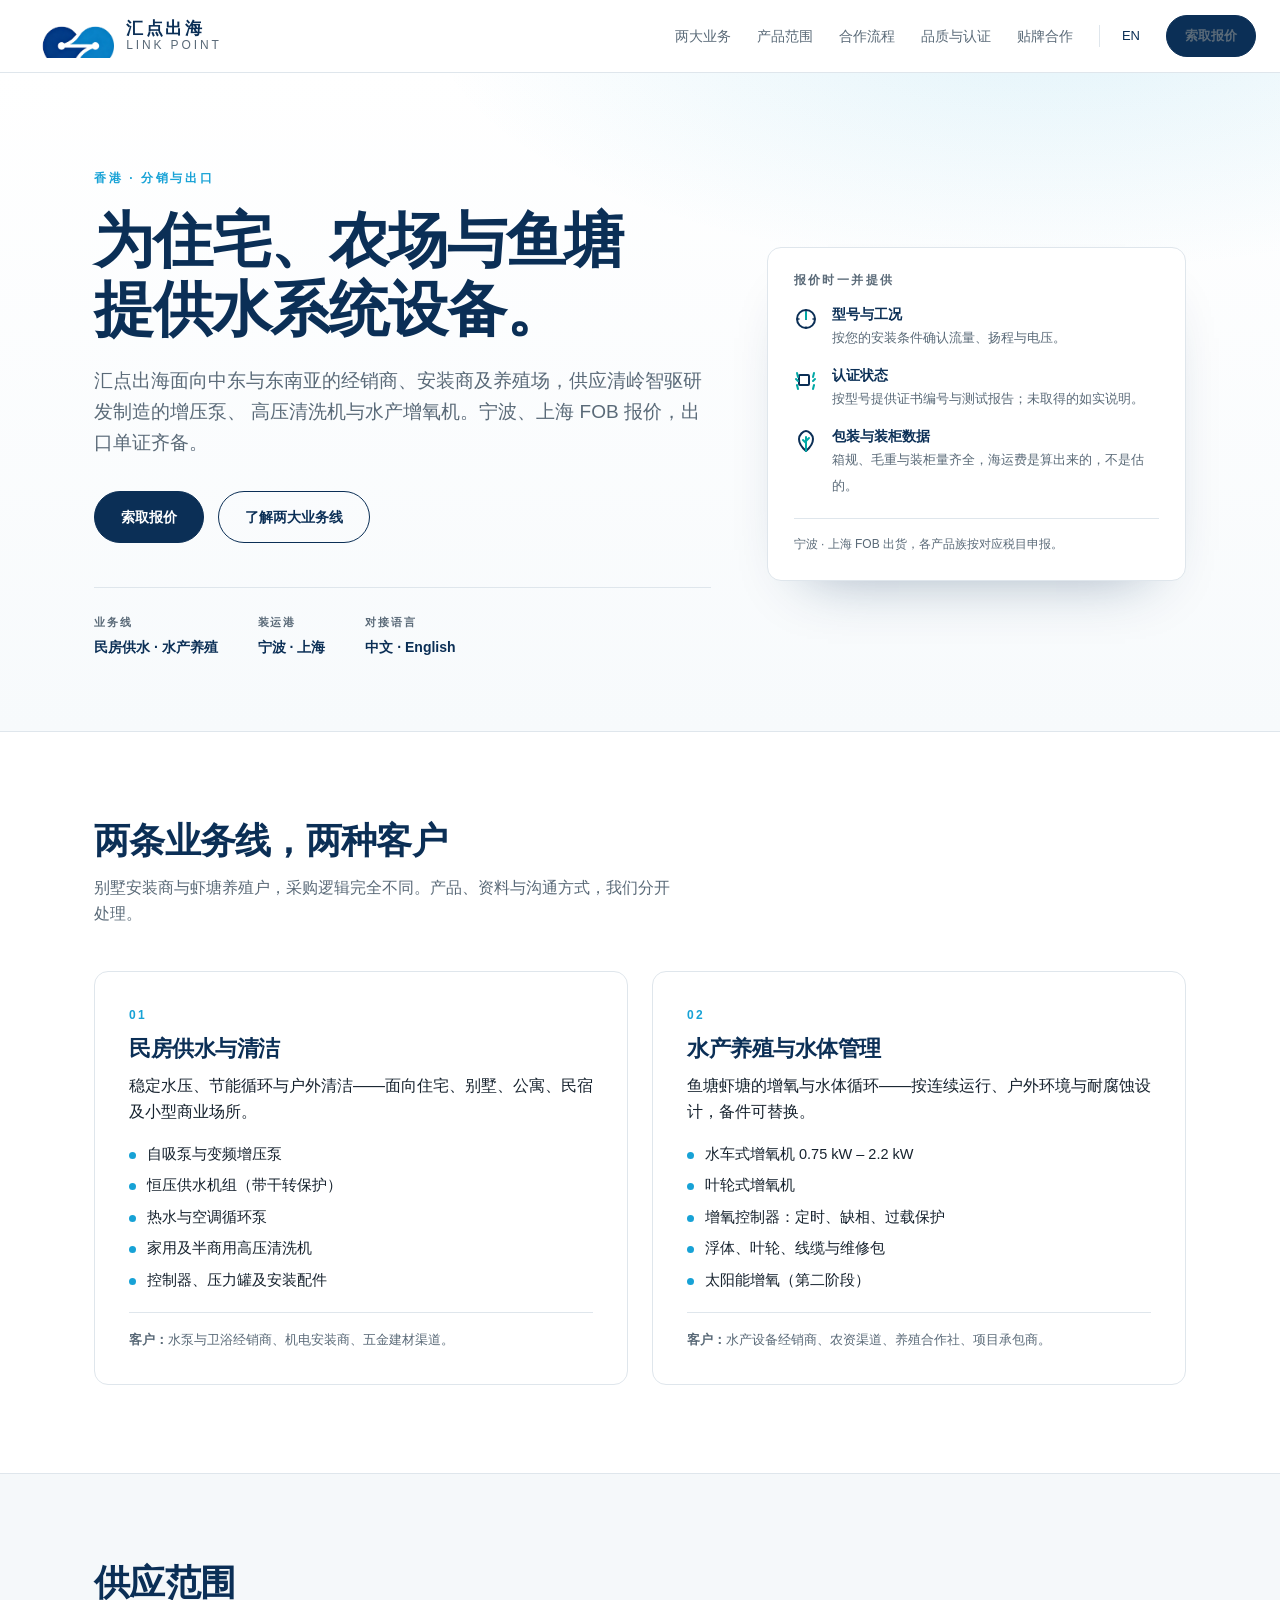
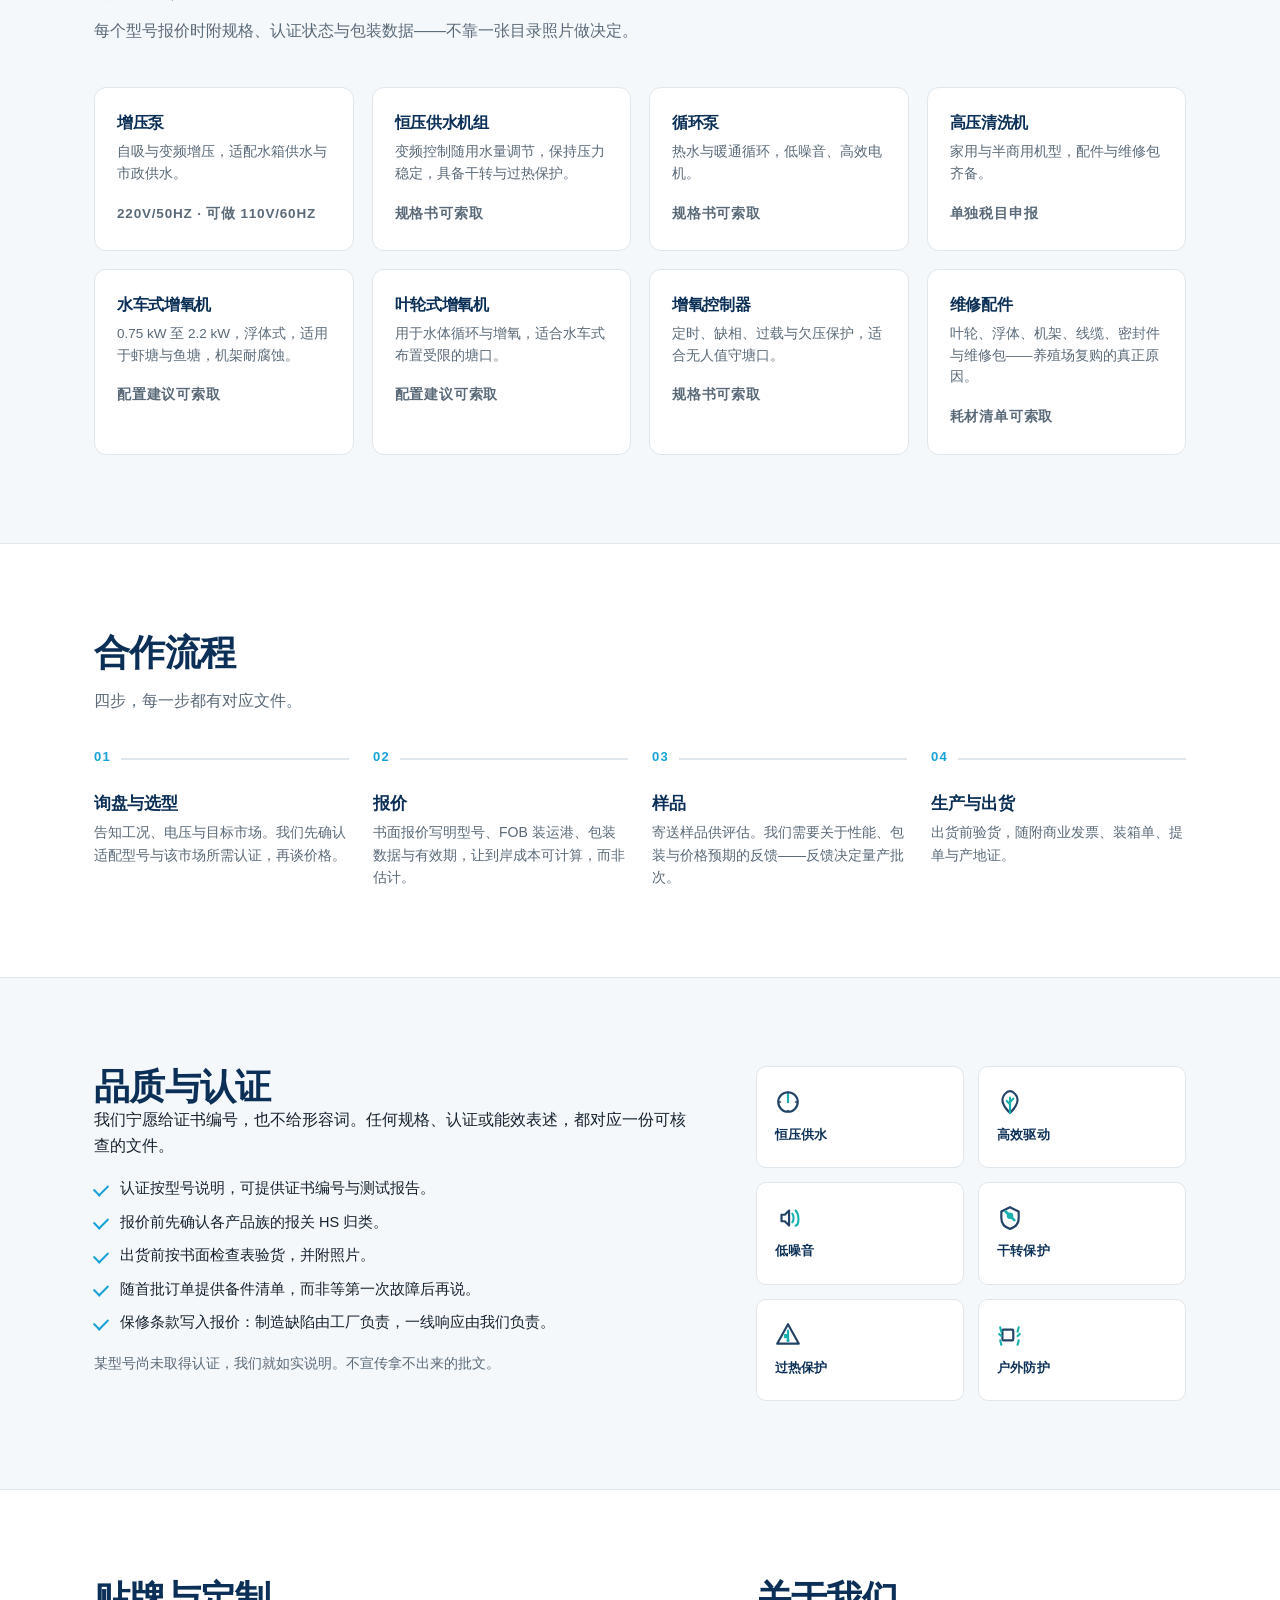
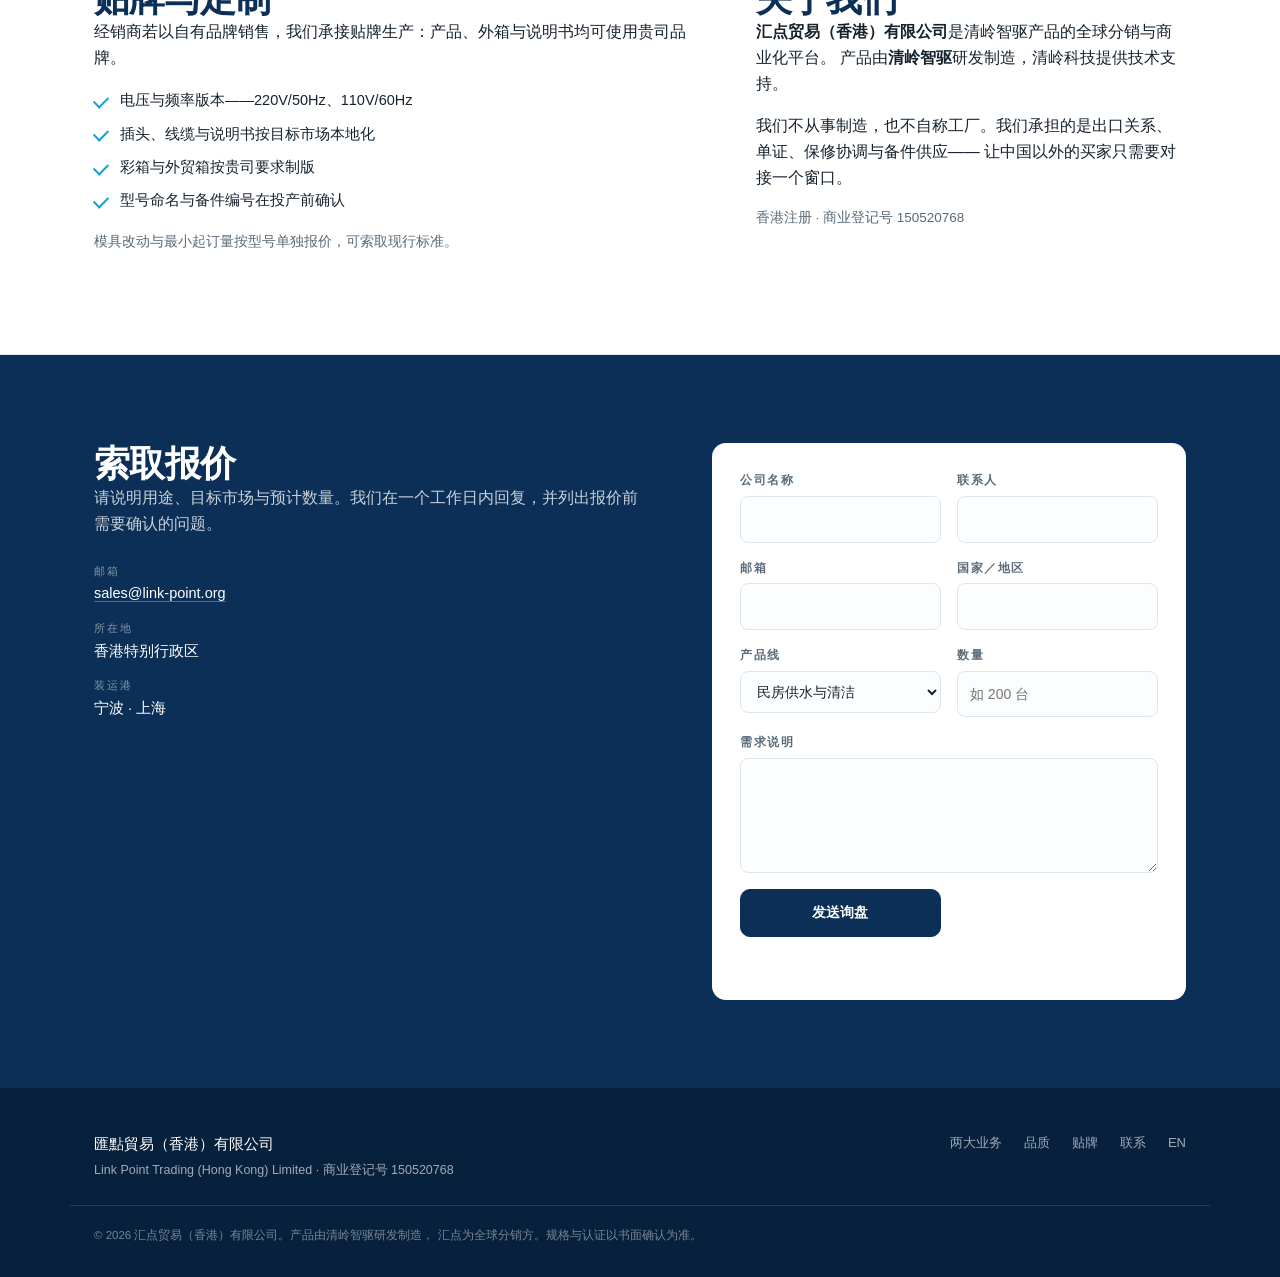
==== zh.html @ 07cdc67f "Link Point B2B site: English and Chinese, no build step" ====
<!DOCTYPE html>
<html lang="zh-CN">
<head>
<meta charset="utf-8">
<meta name="viewport" content="width=device-width, initial-scale=1">
<title>汇点出海 — 民房供水与水产养殖设备</title>
<meta name="description" content="汇点贸易（香港）有限公司：清岭智驱水泵、清洗机、水产增氧机的全球分销平台，面向中东与东南亚经销商、安装商及养殖场供货。">
<link rel="icon" href="assets/favicon.png">
<link rel="stylesheet" href="assets/style.css">
</head>
<body>

<header class="site-head">
  <a class="brand" href="#top">
    <img src="assets/mark.png" alt="" class="brand-mark">
    <span class="brand-text"><strong>汇点出海</strong><em>LINK POINT</em></span>
  </a>
  <nav class="nav" id="nav">
    <a href="#pillars">两大业务</a>
    <a href="#range">产品范围</a>
    <a href="#process">合作流程</a>
    <a href="#quality">品质与认证</a>
    <a href="#oem">贴牌合作</a>
    <a href="index.html" class="lang">EN</a>
    <a href="#contact" class="btn btn-sm">索取报价</a>
  </nav>
  <button class="burger" id="burger" aria-label="菜单" aria-expanded="false"><span></span><span></span><span></span></button>
</header>

<main id="top">

  <section class="hero">
    <div class="wrap">
      <div class="hero-copy">
      <p class="eyebrow">香港 · 分销与出口</p>
      <h1>为住宅、农场与鱼塘提供水系统设备。</h1>
      <p class="lede">汇点出海面向中东与东南亚的经销商、安装商及养殖场，供应清岭智驱研发制造的增压泵、
        高压清洗机与水产增氧机。宁波、上海 FOB 报价，出口单证齐备。</p>
      <div class="cta-row">
        <a href="#contact" class="btn">索取报价</a>
        <a href="#pillars" class="btn btn-ghost">了解两大业务线</a>
      </div>
      <ul class="hero-facts">
        <li><span>业务线</span>民房供水 · 水产养殖</li>
        <li><span>装运港</span>宁波 · 上海</li>
        <li><span>对接语言</span>中文 · English</li>
      </ul>
      </div>

      <aside class="hero-panel">
        <h2>报价时一并提供</h2>
        <ul>
          <li><img src="assets/icons/B1_ConstantPressure.svg" alt="">
            <div><strong>型号与工况</strong>
            <span>按您的安装条件确认流量、扬程与电压。</span></div></li>
          <li><img src="assets/icons/A5_IPRating.svg" alt="">
            <div><strong>认证状态</strong>
            <span>按型号提供证书编号与测试报告；未取得的如实说明。</span></div></li>
          <li><img src="assets/icons/B3_EnergyEfficient.svg" alt="">
            <div><strong>包装与装柜数据</strong>
            <span>箱规、毛重与装柜量齐全，海运费是算出来的，不是估的。</span></div></li>
        </ul>
        <p class="panel-foot">宁波 · 上海 FOB 出货，各产品族按对应税目申报。</p>
      </aside>
    </div>
  </section>

  <section id="pillars" class="section">
    <div class="wrap">
      <h2 class="section-title">两条业务线，两种客户</h2>
      <p class="section-sub">别墅安装商与虾塘养殖户，采购逻辑完全不同。产品、资料与沟通方式，我们分开处理。</p>

      <div class="pillars">
        <article class="pillar">
          <p class="pillar-no">01</p>
          <h3>民房供水与清洁</h3>
          <p>稳定水压、节能循环与户外清洁——面向住宅、别墅、公寓、民宿及小型商业场所。</p>
          <ul>
            <li>自吸泵与变频增压泵</li>
            <li>恒压供水机组（带干转保护）</li>
            <li>热水与空调循环泵</li>
            <li>家用及半商用高压清洗机</li>
            <li>控制器、压力罐及安装配件</li>
          </ul>
          <p class="pillar-buyers"><strong>客户：</strong>水泵与卫浴经销商、机电安装商、五金建材渠道。</p>
        </article>

        <article class="pillar">
          <p class="pillar-no">02</p>
          <h3>水产养殖与水体管理</h3>
          <p>鱼塘虾塘的增氧与水体循环——按连续运行、户外环境与耐腐蚀设计，备件可替换。</p>
          <ul>
            <li>水车式增氧机 0.75 kW – 2.2 kW</li>
            <li>叶轮式增氧机</li>
            <li>增氧控制器：定时、缺相、过载保护</li>
            <li>浮体、叶轮、线缆与维修包</li>
            <li>太阳能增氧（第二阶段）</li>
          </ul>
          <p class="pillar-buyers"><strong>客户：</strong>水产设备经销商、农资渠道、养殖合作社、项目承包商。</p>
        </article>
      </div>
    </div>
  </section>

  <section id="range" class="section section-alt">
    <div class="wrap">
      <h2 class="section-title">供应范围</h2>
      <p class="section-sub">每个型号报价时附规格、认证状态与包装数据——不靠一张目录照片做决定。</p>

      <div class="range-grid">
        <article class="range-card">
          <h3>增压泵</h3>
          <p>自吸与变频增压，适配水箱供水与市政供水。</p>
          <p class="range-meta">220V/50Hz · 可做 110V/60Hz</p>
        </article>
        <article class="range-card">
          <h3>恒压供水机组</h3>
          <p>变频控制随用水量调节，保持压力稳定，具备干转与过热保护。</p>
          <p class="range-meta">规格书可索取</p>
        </article>
        <article class="range-card">
          <h3>循环泵</h3>
          <p>热水与暖通循环，低噪音、高效电机。</p>
          <p class="range-meta">规格书可索取</p>
        </article>
        <article class="range-card">
          <h3>高压清洗机</h3>
          <p>家用与半商用机型，配件与维修包齐备。</p>
          <p class="range-meta">单独税目申报</p>
        </article>
        <article class="range-card">
          <h3>水车式增氧机</h3>
          <p>0.75 kW 至 2.2 kW，浮体式，适用于虾塘与鱼塘，机架耐腐蚀。</p>
          <p class="range-meta">配置建议可索取</p>
        </article>
        <article class="range-card">
          <h3>叶轮式增氧机</h3>
          <p>用于水体循环与增氧，适合水车式布置受限的塘口。</p>
          <p class="range-meta">配置建议可索取</p>
        </article>
        <article class="range-card">
          <h3>增氧控制器</h3>
          <p>定时、缺相、过载与欠压保护，适合无人值守塘口。</p>
          <p class="range-meta">规格书可索取</p>
        </article>
        <article class="range-card">
          <h3>维修配件</h3>
          <p>叶轮、浮体、机架、线缆、密封件与维修包——养殖场复购的真正原因。</p>
          <p class="range-meta">耗材清单可索取</p>
        </article>
      </div>
    </div>
  </section>

  <section id="process" class="section">
    <div class="wrap">
      <h2 class="section-title">合作流程</h2>
      <p class="section-sub">四步，每一步都有对应文件。</p>
      <ol class="steps">
        <li>
          <h3>询盘与选型</h3>
          <p>告知工况、电压与目标市场。我们先确认适配型号与该市场所需认证，再谈价格。</p>
        </li>
        <li>
          <h3>报价</h3>
          <p>书面报价写明型号、FOB 装运港、包装数据与有效期，让到岸成本可计算，而非估计。</p>
        </li>
        <li>
          <h3>样品</h3>
          <p>寄送样品供评估。我们需要关于性能、包装与价格预期的反馈——反馈决定量产批次。</p>
        </li>
        <li>
          <h3>生产与出货</h3>
          <p>出货前验货，随附商业发票、装箱单、提单与产地证。</p>
        </li>
      </ol>
    </div>
  </section>

  <section id="quality" class="section section-alt">
    <div class="wrap two-col">
      <div>
        <h2 class="section-title">品质与认证</h2>
        <p>我们宁愿给证书编号，也不给形容词。任何规格、认证或能效表述，都对应一份可核查的文件。</p>
        <ul class="ticks">
          <li>认证按型号说明，可提供证书编号与测试报告。</li>
          <li>报价前先确认各产品族的报关 HS 归类。</li>
          <li>出货前按书面检查表验货，并附照片。</li>
          <li>随首批订单提供备件清单，而非等第一次故障后再说。</li>
          <li>保修条款写入报价：制造缺陷由工厂负责，一线响应由我们负责。</li>
        </ul>
        <p class="note">某型号尚未取得认证，我们就如实说明。不宣传拿不出来的批文。</p>
      </div>
      <div class="icon-panel">
        <div class="icon-item"><img src="assets/icons/B1_ConstantPressure.svg" alt=""><span>恒压供水</span></div>
        <div class="icon-item"><img src="assets/icons/B3_EnergyEfficient.svg" alt=""><span>高效驱动</span></div>
        <div class="icon-item"><img src="assets/icons/B2_LowNoise.svg" alt=""><span>低噪音</span></div>
        <div class="icon-item"><img src="assets/icons/A1_DryRunProtection.svg" alt=""><span>干转保护</span></div>
        <div class="icon-item"><img src="assets/icons/A2_OverheatProtection.svg" alt=""><span>过热保护</span></div>
        <div class="icon-item"><img src="assets/icons/A5_IPRating.svg" alt=""><span>户外防护</span></div>
      </div>
    </div>
  </section>

  <section id="oem" class="section">
    <div class="wrap two-col">
      <div>
        <h2 class="section-title">贴牌与定制</h2>
        <p>经销商若以自有品牌销售，我们承接贴牌生产：产品、外箱与说明书均可使用贵司品牌。</p>
        <ul class="ticks">
          <li>电压与频率版本——220V/50Hz、110V/60Hz</li>
          <li>插头、线缆与说明书按目标市场本地化</li>
          <li>彩箱与外贸箱按贵司要求制版</li>
          <li>型号命名与备件编号在投产前确认</li>
        </ul>
        <p class="note">模具改动与最小起订量按型号单独报价，可索取现行标准。</p>
      </div>
      <div>
        <h2 class="section-title">关于我们</h2>
        <p><strong>汇点贸易（香港）有限公司</strong>是清岭智驱产品的全球分销与商业化平台。
          产品由<strong>清岭智驱</strong>研发制造，清岭科技提供技术支持。</p>
        <p>我们不从事制造，也不自称工厂。我们承担的是出口关系、单证、保修协调与备件供应——
          让中国以外的买家只需要对接一个窗口。</p>
        <p class="note">香港注册 · 商业登记号 150520768</p>
      </div>
    </div>
  </section>

  <section id="contact" class="section section-dark">
    <div class="wrap two-col">
      <div>
        <h2 class="section-title">索取报价</h2>
        <p>请说明用途、目标市场与预计数量。我们在一个工作日内回复，并列出报价前需要确认的问题。</p>
        <ul class="contact-list">
          <li><span>邮箱</span><a href="mailto:sales@link-point.org">sales@link-point.org</a></li>
          <li><span>所在地</span>香港特别行政区</li>
          <li><span>装运港</span>宁波 · 上海</li>
        </ul>
      </div>

      <form class="rfq" id="rfq" novalidate>
        <div class="field"><label for="f-company">公司名称</label><input id="f-company" name="company" required></div>
        <div class="field"><label for="f-name">联系人</label><input id="f-name" name="name" required></div>
        <div class="field"><label for="f-email">邮箱</label><input id="f-email" name="email" type="email" required></div>
        <div class="field"><label for="f-country">国家／地区</label><input id="f-country" name="country" required></div>
        <div class="field">
          <label for="f-line">产品线</label>
          <select id="f-line" name="line">
            <option>民房供水与清洁</option>
            <option>水产养殖与水体管理</option>
            <option>两者皆需</option>
            <option>贴牌／定制</option>
          </select>
        </div>
        <div class="field"><label for="f-qty">数量</label><input id="f-qty" name="qty" placeholder="如 200 台"></div>
        <div class="field field-wide"><label for="f-msg">需求说明</label><textarea id="f-msg" name="message" rows="4" required></textarea></div>
        <button class="btn btn-wide" type="submit">发送询盘</button>
        <p class="form-note" id="form-note">将打开您的邮件客户端，内容已自动填好。</p>
      </form>
    </div>
  </section>

</main>

<footer class="site-foot">
  <div class="wrap foot-inner">
    <div>
      <p class="foot-name">匯點貿易（香港）有限公司</p>
      <p class="foot-legal">Link Point Trading (Hong Kong) Limited · 商业登记号 150520768</p>
    </div>
    <div class="foot-links">
      <a href="#pillars">两大业务</a>
      <a href="#quality">品质</a>
      <a href="#oem">贴牌</a>
      <a href="#contact">联系</a>
      <a href="index.html">EN</a>
    </div>
  </div>
  <div class="wrap">
    <p class="foot-fine">© <span id="year"></span> 汇点贸易（香港）有限公司。产品由清岭智驱研发制造，
      汇点为全球分销方。规格与认证以书面确认为准。</p>
  </div>
</footer>

<script src="assets/main.js"></script>
</body>
</html>
---- assets/style.css ----
:root{
  --navy:#0B2F56;
  --navy-deep:#07213D;
  --cyan:#17A2D6;
  --ink:#16222E;
  --muted:#5A6A78;
  --line:#DFE6EC;
  --paper:#FFFFFF;
  --alt:#F5F8FA;
  --radius:14px;
  --max:1140px;
}
*{box-sizing:border-box}
html{scroll-behavior:smooth}
body{
  margin:0;
  font-family:-apple-system,BlinkMacSystemFont,"Segoe UI","Helvetica Neue","PingFang HK",
    "Hiragino Sans GB","Microsoft YaHei",sans-serif;
  color:var(--ink);
  background:var(--paper);
  line-height:1.62;
  -webkit-font-smoothing:antialiased;
}
img{max-width:100%;display:block}
a{color:inherit;text-decoration:none}
h1,h2,h3{line-height:1.15;margin:0;letter-spacing:-.02em}
p{margin:0 0 1em}
ul,ol{margin:0;padding:0;list-style:none}
.wrap{max-width:var(--max);margin:0 auto;padding:0 24px}

/* ---------- header ---------- */
.site-head{
  position:sticky;top:0;z-index:50;
  display:flex;align-items:center;justify-content:space-between;
  gap:24px;padding:14px 24px;
  background:rgba(255,255,255,.92);
  backdrop-filter:saturate(140%) blur(10px);
  border-bottom:1px solid var(--line);
}
.brand{display:flex;align-items:center;gap:12px}
.brand-mark{height:44px;width:auto;image-rendering:-webkit-optimize-contrast}
.brand-text{display:flex;flex-direction:column;line-height:1.15}
.brand-text strong{font-size:17px;letter-spacing:.15em;color:var(--navy)}
.brand-text em{font-style:normal;font-size:12px;color:var(--muted);letter-spacing:.24em}
.nav{display:flex;align-items:center;gap:26px;font-size:14px}
.nav a{color:var(--muted);transition:color .15s}
.nav a:hover{color:var(--navy)}
.nav .lang{font-size:13px;color:var(--navy);border-left:1px solid var(--line);padding-left:22px}
.burger{display:none;background:none;border:0;padding:8px;cursor:pointer}
.burger span{display:block;width:22px;height:2px;background:var(--navy);margin:4px 0;transition:.2s}

/* ---------- buttons ---------- */
.btn{
  display:inline-block;background:var(--navy);color:#fff;
  padding:14px 26px;border-radius:999px;font-size:14px;font-weight:600;
  border:1px solid var(--navy);transition:transform .15s,background .15s;
}
.btn:hover{background:var(--navy-deep);transform:translateY(-1px)}
.btn-sm{padding:9px 18px;font-size:13px}
.btn-ghost{background:transparent;color:var(--navy)}
.btn-ghost:hover{background:rgba(11,47,86,.06)}
.btn-wide{width:100%;border-radius:10px}

/* ---------- hero ---------- */
.hero{
  padding:96px 0 72px;
  background:
    radial-gradient(900px 380px at 82% -10%,rgba(23,162,214,.13),transparent 70%),
    linear-gradient(180deg,#fff 0%,#F7FAFC 100%);
  border-bottom:1px solid var(--line);
}
.eyebrow{
  font-size:12px;letter-spacing:.22em;text-transform:uppercase;
  color:var(--cyan);font-weight:700;margin-bottom:18px;
}
.hero h1{font-size:clamp(34px,5.2vw,60px);max-width:19ch;color:var(--navy);text-wrap:balance}
.lede{font-size:clamp(16px,1.6vw,19px);color:var(--muted);max-width:62ch;margin-top:22px}
.cta-row{display:flex;gap:14px;flex-wrap:wrap;margin:32px 0 44px}
.hero-facts{display:flex;gap:40px;flex-wrap:wrap;border-top:1px solid var(--line);padding-top:26px}
.hero-facts li{font-size:14px;font-weight:600;color:var(--navy)}
.hero-facts span{display:block;font-size:11px;letter-spacing:.16em;text-transform:uppercase;
  color:var(--muted);font-weight:600;margin-bottom:4px}

/* ---------- sections ---------- */
.section{padding:88px 0;border-bottom:1px solid var(--line)}
.section-alt{background:var(--alt)}
.section-title{font-size:clamp(24px,3vw,36px);color:var(--navy);max-width:24ch}
.section-sub{color:var(--muted);max-width:66ch;margin-top:14px;font-size:16px}
.section-dark{background:var(--navy);color:#fff;border-bottom:0}
.section-dark .section-title{color:#fff}
.section-dark p{color:rgba(255,255,255,.78)}
.note{font-size:13.5px;color:var(--muted)}

/* ---------- pillars ---------- */
.pillars{display:grid;grid-template-columns:1fr 1fr;gap:24px;margin-top:44px}
.pillar{
  background:#fff;border:1px solid var(--line);border-radius:var(--radius);
  padding:34px;transition:box-shadow .2s,transform .2s;
}
.pillar:hover{box-shadow:0 18px 40px -24px rgba(11,47,86,.35);transform:translateY(-2px)}
.pillar-no{font-size:12px;letter-spacing:.2em;color:var(--cyan);font-weight:700;margin-bottom:10px}
.pillar h3{font-size:22px;color:var(--navy);margin-bottom:12px}
.pillar ul{margin:18px 0 20px;display:grid;gap:8px}
.pillar li{font-size:14.5px;color:var(--ink);padding-left:18px;position:relative}
.pillar li::before{content:"";position:absolute;left:0;top:.62em;width:7px;height:7px;
  border-radius:50%;background:var(--cyan)}
.pillar-buyers{font-size:13px;color:var(--muted);margin:0;border-top:1px solid var(--line);padding-top:16px}

/* ---------- range ---------- */
.range-grid{display:grid;grid-template-columns:repeat(4,1fr);gap:18px;margin-top:44px}
.range-card{
  background:#fff;border:1px solid var(--line);border-radius:12px;padding:26px 22px;
  display:flex;flex-direction:column;gap:8px;
}
.range-card h3{font-size:16px;color:var(--navy)}
.range-card p{font-size:13.5px;color:var(--muted);margin:0}
.range-meta{font-size:11.5px;letter-spacing:.06em;text-transform:uppercase;color:var(--cyan);
  font-weight:700;margin-top:auto;padding-top:10px}

/* ---------- steps ---------- */
.steps{counter-reset:s;display:grid;grid-template-columns:repeat(4,1fr);gap:24px;margin-top:44px}
.steps li{counter-increment:s;position:relative;padding-top:34px;border-top:2px solid var(--line)}
.steps li::before{
  content:"0" counter(s);position:absolute;top:-14px;left:0;background:#fff;
  padding-right:10px;font-size:13px;font-weight:700;color:var(--cyan);letter-spacing:.1em;
}
.steps h3{font-size:17px;color:var(--navy);margin-bottom:8px}
.steps p{font-size:14px;color:var(--muted);margin:0}

/* ---------- two column ---------- */
.two-col{display:grid;grid-template-columns:1.25fr .9fr;gap:64px;align-items:start}
.ticks{margin:18px 0}
.ticks li{font-size:14.5px;padding-left:26px;position:relative;margin-bottom:10px;color:var(--ink)}
.ticks li::before{content:"";position:absolute;left:0;top:.45em;width:12px;height:7px;
  border-left:2px solid var(--cyan);border-bottom:2px solid var(--cyan);transform:rotate(-45deg)}
.icon-panel{display:grid;grid-template-columns:1fr 1fr;gap:14px}
.icon-item{
  background:#fff;border:1px solid var(--line);border-radius:10px;padding:22px 18px;
  display:flex;flex-direction:column;gap:10px;align-items:flex-start;
}
.icon-item img{width:26px;height:26px;opacity:.9}
.icon-item span{font-size:12.5px;font-weight:600;color:var(--navy);letter-spacing:.02em}
.section-dark .icon-item{background:rgba(255,255,255,.05);border-color:rgba(255,255,255,.12)}

/* ---------- contact ---------- */
.contact-list{margin-top:26px;display:grid;gap:14px}
.contact-list li{font-size:14.5px}
.contact-list span{display:block;font-size:11px;letter-spacing:.18em;text-transform:uppercase;
  color:rgba(255,255,255,.5);margin-bottom:2px}
.contact-list a{color:#fff;border-bottom:1px solid rgba(255,255,255,.3)}
.rfq{display:grid;grid-template-columns:1fr 1fr;gap:16px;background:#fff;padding:28px;border-radius:var(--radius)}
.field{display:flex;flex-direction:column;gap:6px}
.field-wide{grid-column:1/-1}
.rfq label{font-size:11.5px;letter-spacing:.14em;text-transform:uppercase;color:var(--muted);font-weight:700}
.rfq input,.rfq select,.rfq textarea{
  font:inherit;font-size:14px;padding:11px 12px;border:1px solid var(--line);border-radius:8px;
  background:#FBFDFE;color:var(--ink);
}
.rfq input:focus,.rfq select:focus,.rfq textarea:focus{
  outline:2px solid rgba(23,162,214,.35);border-color:var(--cyan);
}
.rfq textarea{resize:vertical}
.form-note{grid-column:1/-1;font-size:12px;color:var(--muted);margin:0}
.form-note.ok{color:#1F6B33;font-weight:600}

/* ---------- footer ---------- */
.site-foot{background:var(--navy-deep);color:rgba(255,255,255,.62);padding:44px 0 32px;font-size:13px}
.foot-inner{display:flex;justify-content:space-between;gap:24px;flex-wrap:wrap;
  border-bottom:1px solid rgba(255,255,255,.12);padding-bottom:24px;margin-bottom:20px}
.foot-name{color:#fff;font-size:15px;margin:0 0 4px}
.foot-legal{margin:0;font-size:12.5px}
.foot-links{display:flex;gap:22px;flex-wrap:wrap}
.foot-links a:hover{color:#fff}
.foot-fine{font-size:11.5px;line-height:1.7;margin:0;color:rgba(255,255,255,.45)}

/* ---------- hero panel ---------- */
.hero .wrap{display:grid;grid-template-columns:minmax(0,1.25fr) minmax(300px,.85fr);
  gap:56px;align-items:center}
.hero-copy{min-width:0}
.hero-panel{
  background:#fff;border:1px solid var(--line);border-radius:var(--radius);
  box-shadow:0 30px 60px -40px rgba(11,47,86,.45);padding:26px;
}
.hero-panel h2{font-size:12px;letter-spacing:.2em;text-transform:uppercase;color:var(--muted);
  font-weight:700;margin-bottom:18px}
.hero-panel ul{display:grid;gap:16px}
.hero-panel li{display:flex;gap:14px;align-items:flex-start}
.hero-panel img{width:24px;height:24px;flex:0 0 24px;margin-top:2px}
.hero-panel strong{display:block;font-size:14px;color:var(--navy);line-height:1.35}
.hero-panel span{font-size:12.5px;color:var(--muted)}
.hero-panel .panel-foot{margin:20px 0 0;padding-top:16px;border-top:1px solid var(--line);
  font-size:12px;color:var(--muted)}

/* ---------- responsive ---------- */
@media (max-width:960px){
  .hero .wrap{grid-template-columns:1fr;gap:36px}
  .hero-panel{order:2}
  .range-grid{grid-template-columns:1fr 1fr}
  .steps{grid-template-columns:1fr 1fr}
  .two-col{grid-template-columns:1fr;gap:40px}
}
@media (max-width:720px){
  .nav{
    position:absolute;top:100%;left:0;right:0;background:#fff;border-bottom:1px solid var(--line);
    flex-direction:column;align-items:flex-start;gap:0;padding:8px 24px 20px;
    display:none;
  }
  .nav.open{display:flex}
  .nav a{padding:12px 0;width:100%;font-size:15px;border-bottom:1px solid var(--line)}
  .nav .lang{border-left:0;padding-left:0}
  .nav .btn{margin-top:12px;width:100%;text-align:center}
  .burger{display:block}
  .hero{padding:64px 0 52px}
  .section{padding:64px 0}
  .pillars{grid-template-columns:1fr}
  .range-grid{grid-template-columns:1fr}
  .steps{grid-template-columns:1fr}
  .rfq{grid-template-columns:1fr}
  .hero-facts{gap:24px}
}
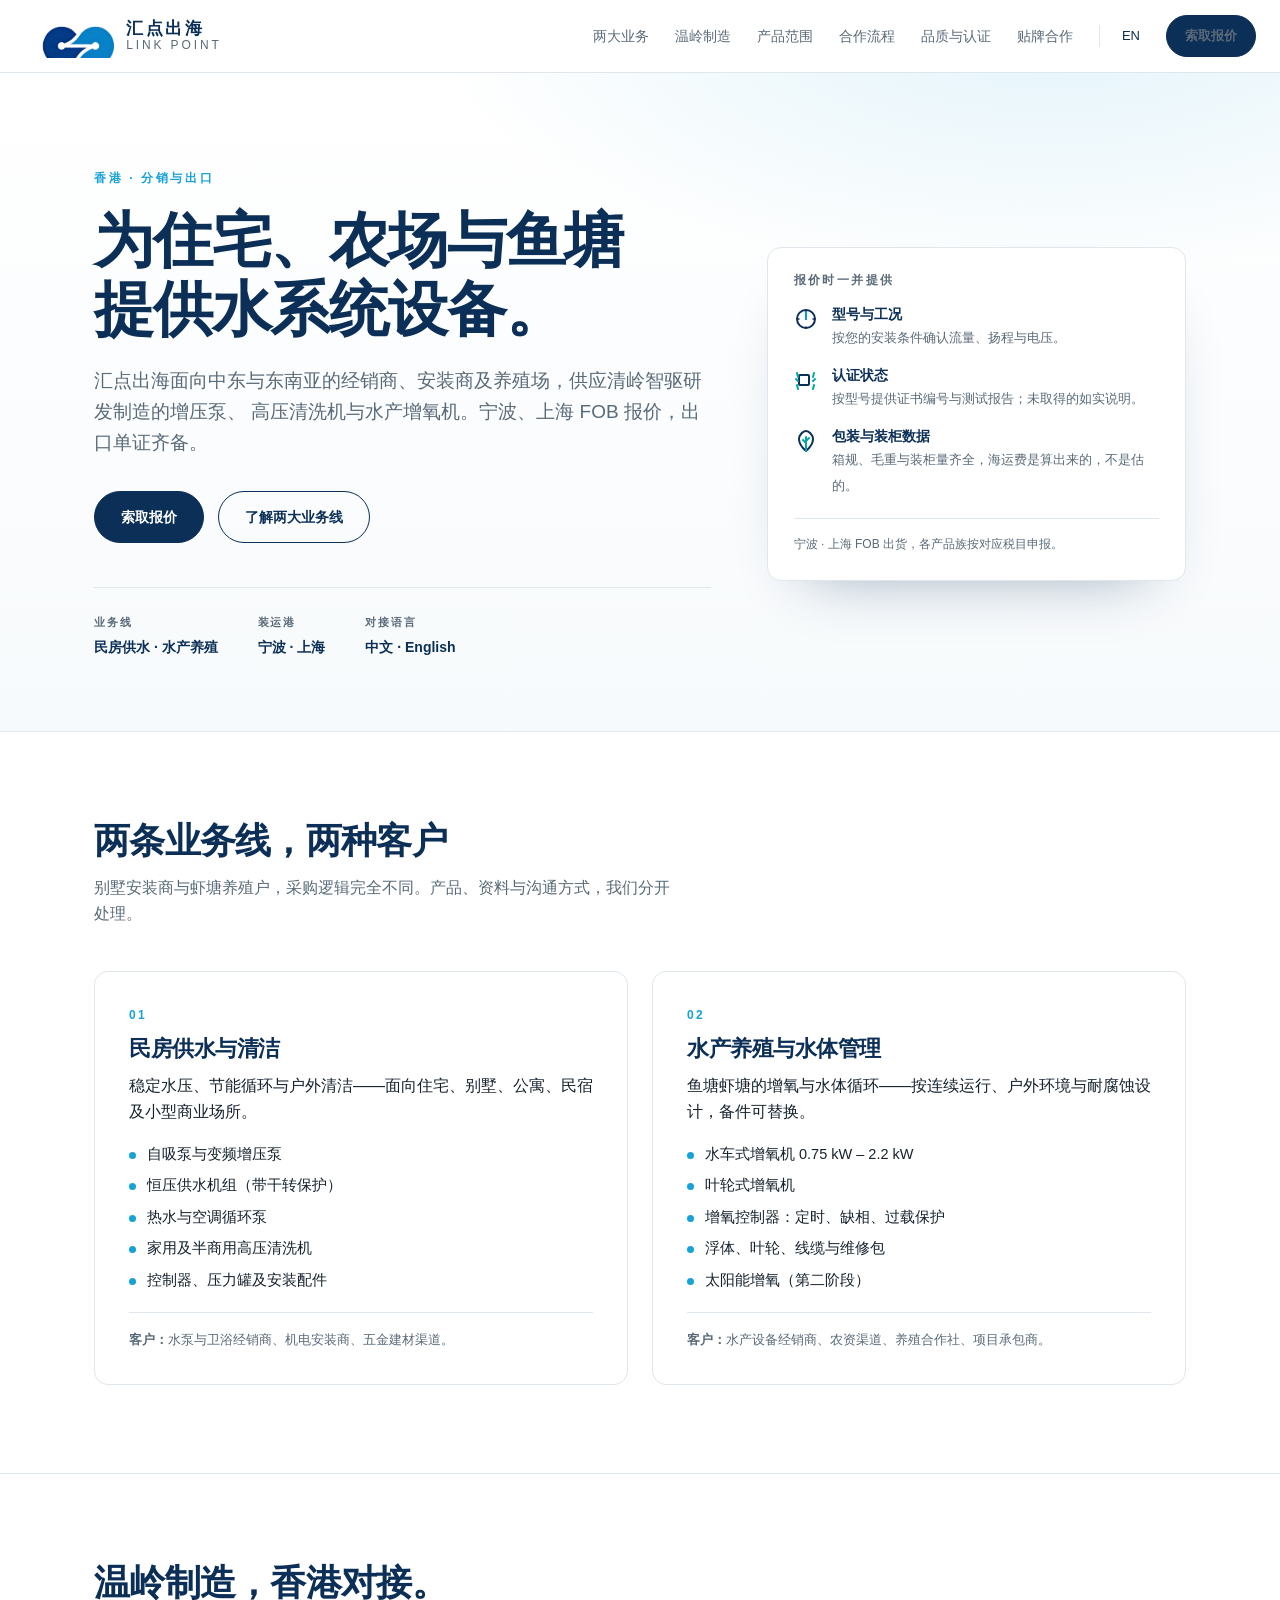
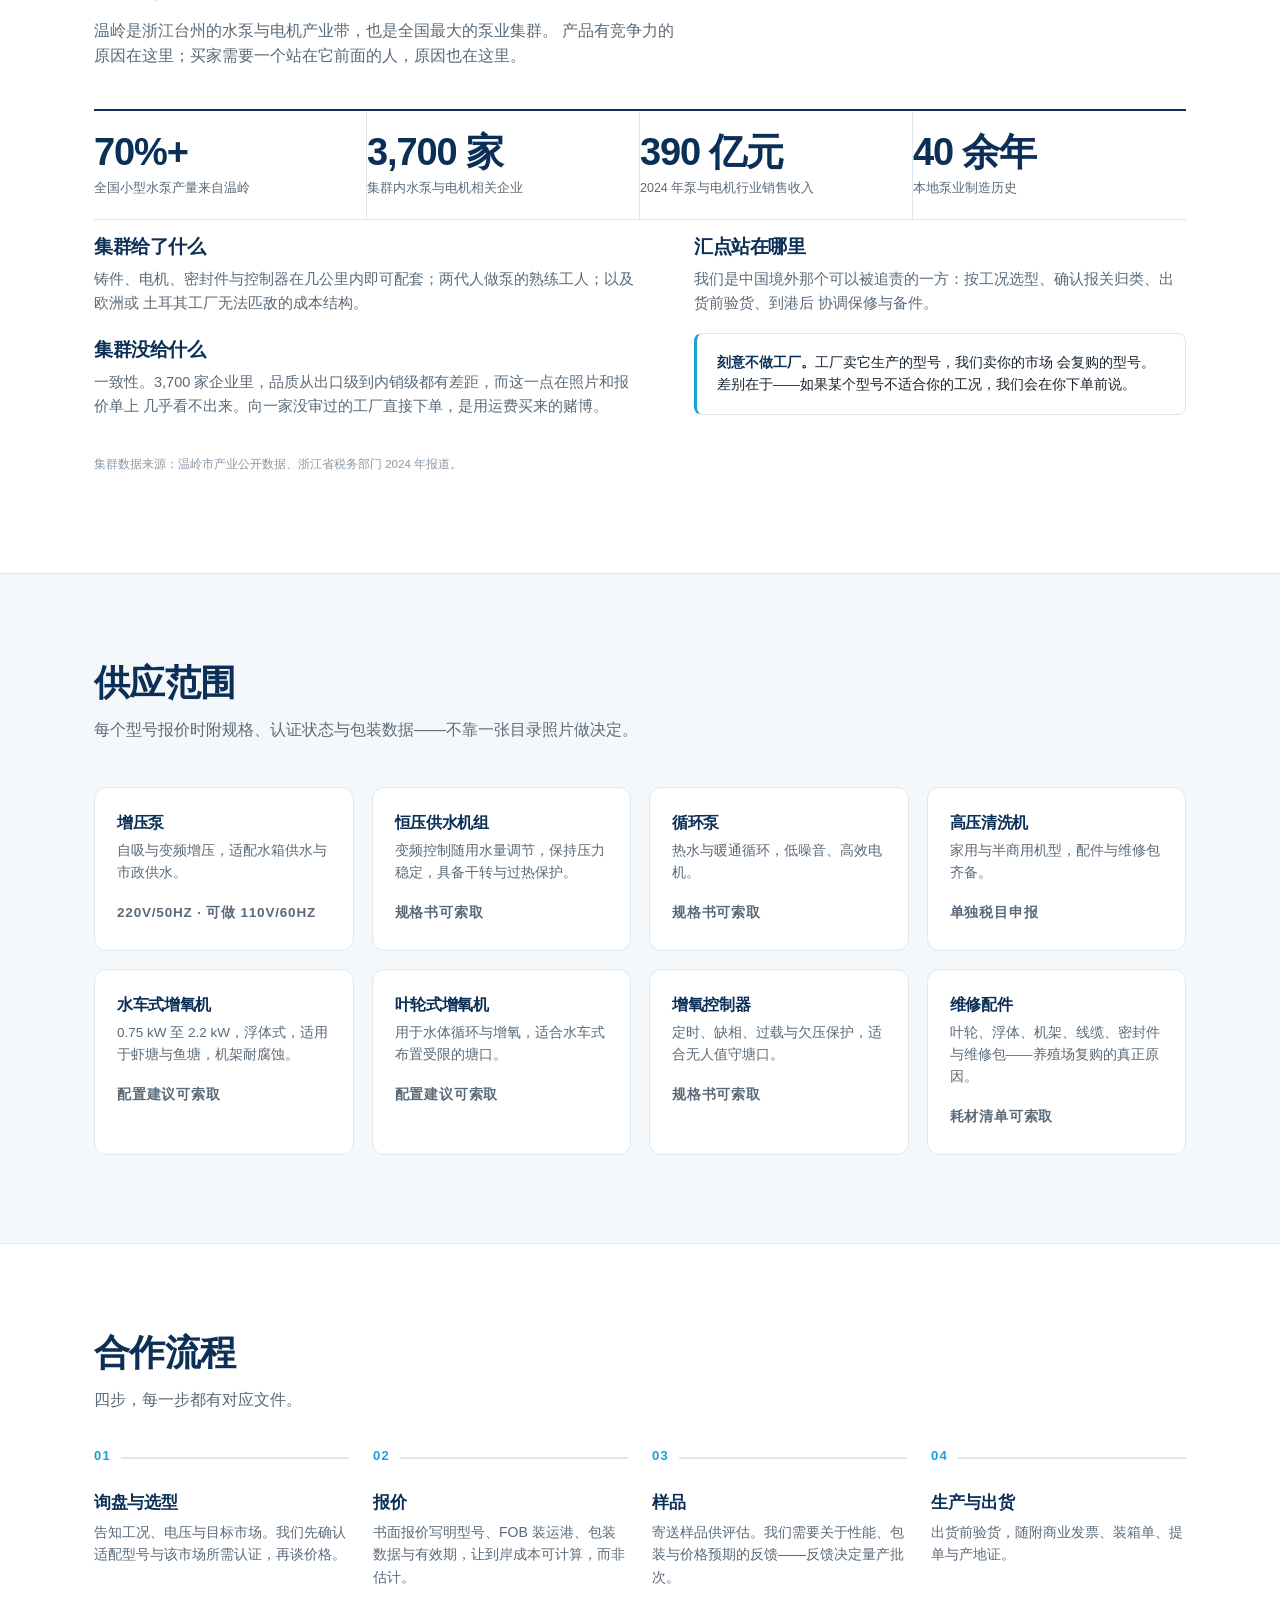
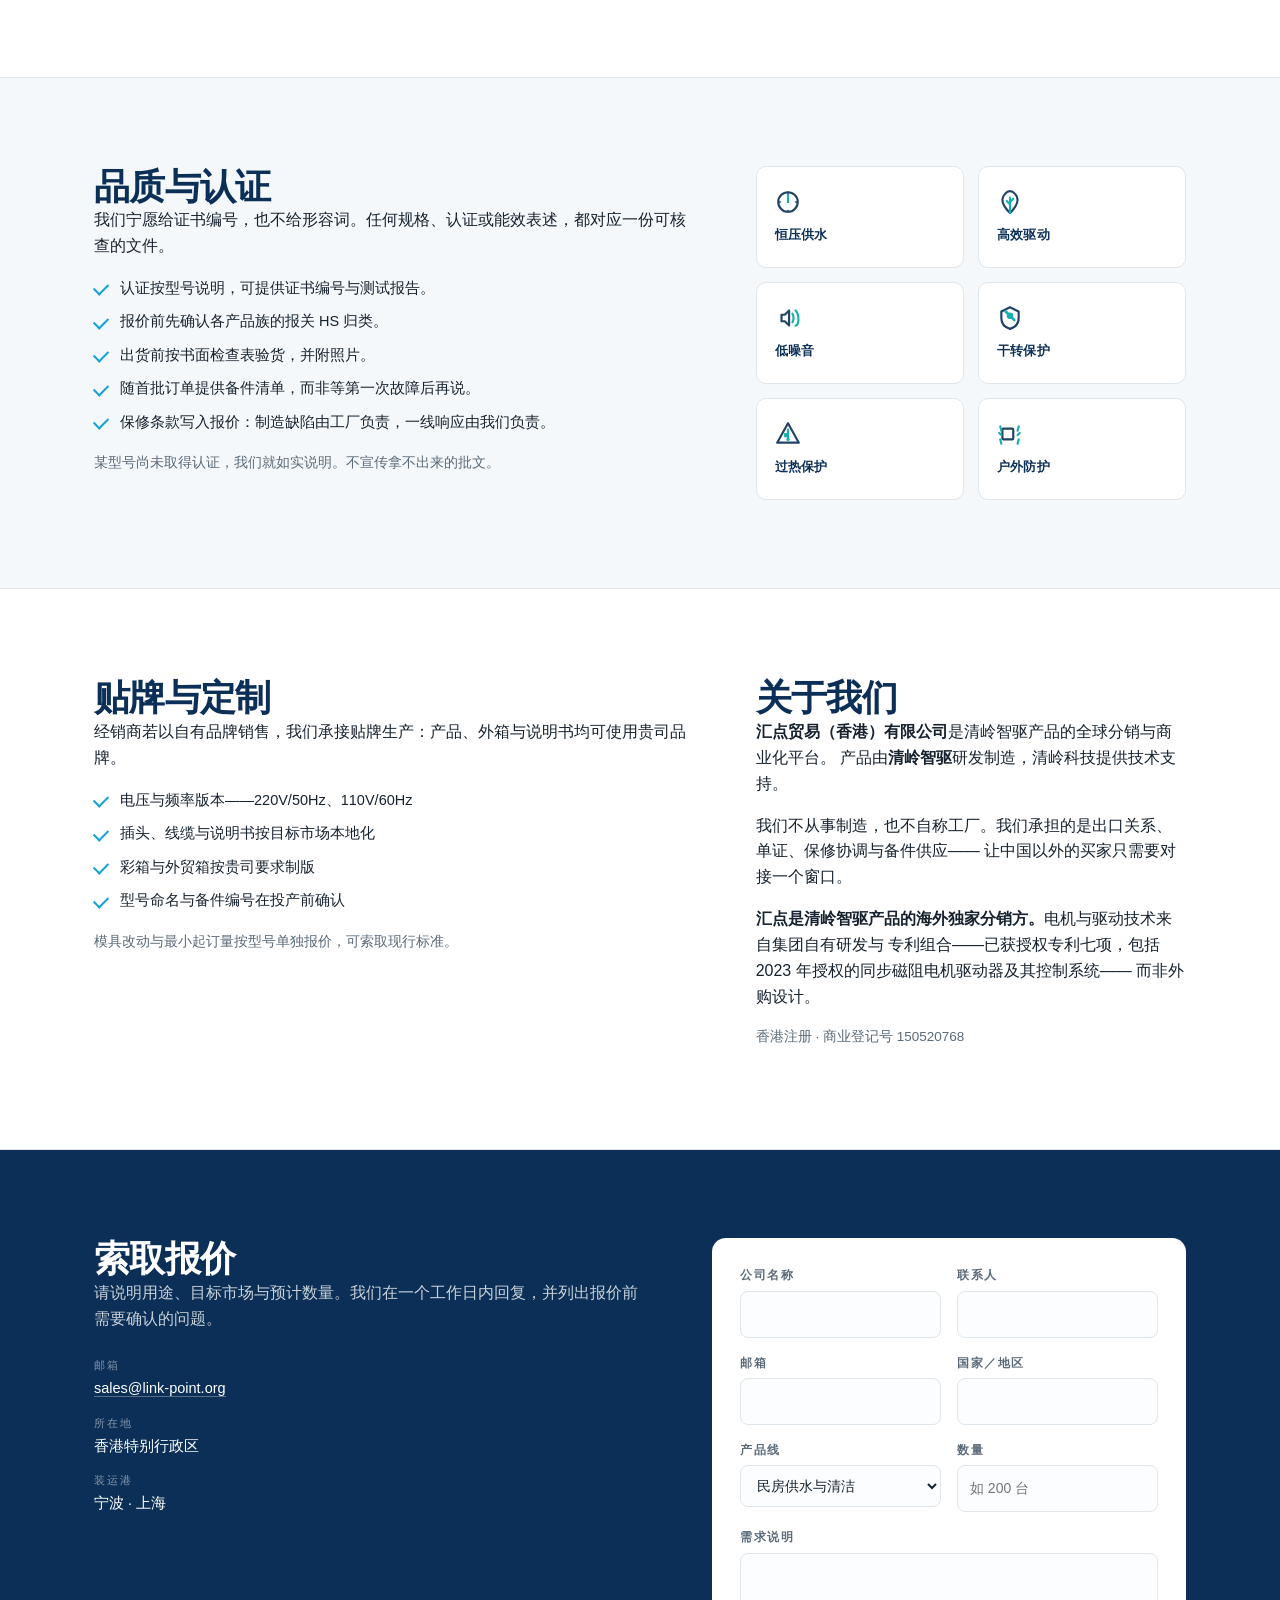
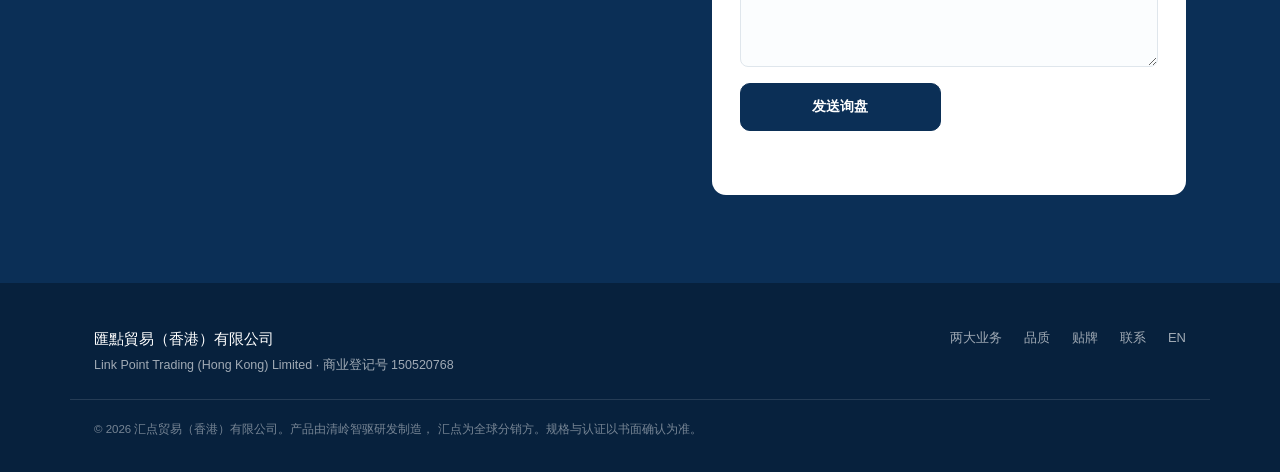
==== commit 2e2a25c6: "Add Wenling manufacturing background, HK quality role, and Tsingling Drive patent credentials" ====
--- a/zh.html
+++ b/zh.html
@@ -17,6 +17,7 @@
   </a>
   <nav class="nav" id="nav">
     <a href="#pillars">两大业务</a>
+    <a href="#wenling">温岭制造</a>
     <a href="#range">产品范围</a>
     <a href="#process">合作流程</a>
     <a href="#quality">品质与认证</a>
@@ -99,6 +100,40 @@
           <p class="pillar-buyers"><strong>客户：</strong>水产设备经销商、农资渠道、养殖合作社、项目承包商。</p>
         </article>
       </div>
+    </div>
+  </section>
+
+  <section id="wenling" class="section">
+    <div class="wrap">
+      <h2 class="section-title">温岭制造，香港对接。</h2>
+      <p class="section-sub">温岭是浙江台州的水泵与电机产业带，也是全国最大的泵业集群。
+        产品有竞争力的原因在这里；买家需要一个站在它前面的人，原因也在这里。</p>
+
+      <div class="stats">
+        <div><b>70%+</b><span>全国小型水泵产量来自温岭</span></div>
+        <div><b>3,700 家</b><span>集群内水泵与电机相关企业</span></div>
+        <div><b>390 亿元</b><span>2024 年泵与电机行业销售收入</span></div>
+        <div><b>40 余年</b><span>本地泵业制造历史</span></div>
+      </div>
+
+      <div class="origin">
+        <div>
+          <h3>集群给了什么</h3>
+          <p>铸件、电机、密封件与控制器在几公里内即可配套；两代人做泵的熟练工人；以及欧洲或
+            土耳其工厂无法匹敌的成本结构。</p>
+          <h3 style="margin-top:24px">集群没给什么</h3>
+          <p>一致性。3,700 家企业里，品质从出口级到内销级都有差距，而这一点在照片和报价单上
+            几乎看不出来。向一家没审过的工厂直接下单，是用运费买来的赌博。</p>
+        </div>
+        <div>
+          <h3>汇点站在哪里</h3>
+          <p>我们是中国境外那个可以被追责的一方：按工况选型、确认报关归类、出货前验货、到港后
+            协调保修与备件。</p>
+          <div class="pill-note"><strong>刻意不做工厂。</strong>工厂卖它生产的型号，我们卖你的市场
+            会复购的型号。差别在于——如果某个型号不适合你的工况，我们会在你下单前说。</div>
+        </div>
+      </div>
+      <p class="source-note">集群数据来源：温岭市产业公开数据、浙江省税务部门 2024 年报道。</p>
     </div>
   </section>
 
@@ -221,6 +256,9 @@
           产品由<strong>清岭智驱</strong>研发制造，清岭科技提供技术支持。</p>
         <p>我们不从事制造，也不自称工厂。我们承担的是出口关系、单证、保修协调与备件供应——
           让中国以外的买家只需要对接一个窗口。</p>
+        <p><strong>汇点是清岭智驱产品的海外独家分销方。</strong>电机与驱动技术来自集团自有研发与
+          专利组合——已获授权专利七项，包括 2023 年授权的同步磁阻电机驱动器及其控制系统——
+          而非外购设计。</p>
         <p class="note">香港注册 · 商业登记号 150520768</p>
       </div>
     </div>
--- a/assets/style.css
+++ b/assets/style.css
@@ -105,6 +105,21 @@
 .pillar li::before{content:"";position:absolute;left:0;top:.62em;width:7px;height:7px;
   border-radius:50%;background:var(--cyan)}
 .pillar-buyers{font-size:13px;color:var(--muted);margin:0;border-top:1px solid var(--line);padding-top:16px}
+
+/* ---------- origin / stats ---------- */
+.stats{display:grid;grid-template-columns:repeat(4,1fr);gap:0;margin:40px 0 8px;
+  border-top:2px solid var(--navy);border-bottom:1px solid var(--line)}
+.stats div{padding:22px 20px 22px 0;border-right:1px solid var(--line)}
+.stats div:last-child{border-right:0}
+.stats b{display:block;font-size:clamp(26px,3.2vw,38px);color:var(--navy);line-height:1;letter-spacing:-.03em}
+.stats span{display:block;font-size:12.5px;color:var(--muted);margin-top:8px;line-height:1.45}
+.origin{display:grid;grid-template-columns:1.05fr .95fr;gap:56px;align-items:start;margin-top:16px}
+.origin h3{font-size:19px;color:var(--navy);margin:0 0 10px}
+.origin p{font-size:14.5px;color:var(--muted)}
+.origin .pill-note{background:#fff;border:1px solid var(--line);border-left:3px solid var(--cyan);
+  border-radius:8px;padding:18px 20px;font-size:13.5px;color:var(--ink);margin-top:18px}
+.origin .pill-note strong{color:var(--navy)}
+.source-note{font-size:11.5px;color:#8A98A5;margin-top:22px}
 
 /* ---------- range ---------- */
 .range-grid{display:grid;grid-template-columns:repeat(4,1fr);gap:18px;margin-top:44px}
@@ -194,6 +209,10 @@
 /* ---------- responsive ---------- */
 @media (max-width:960px){
   .hero .wrap{grid-template-columns:1fr;gap:36px}
+  .stats{grid-template-columns:1fr 1fr}
+  .stats div:nth-child(2){border-right:0}
+  .stats div:nth-child(1),.stats div:nth-child(2){border-bottom:1px solid var(--line)}
+  .origin{grid-template-columns:1fr;gap:32px}
   .hero-panel{order:2}
   .range-grid{grid-template-columns:1fr 1fr}
   .steps{grid-template-columns:1fr 1fr}
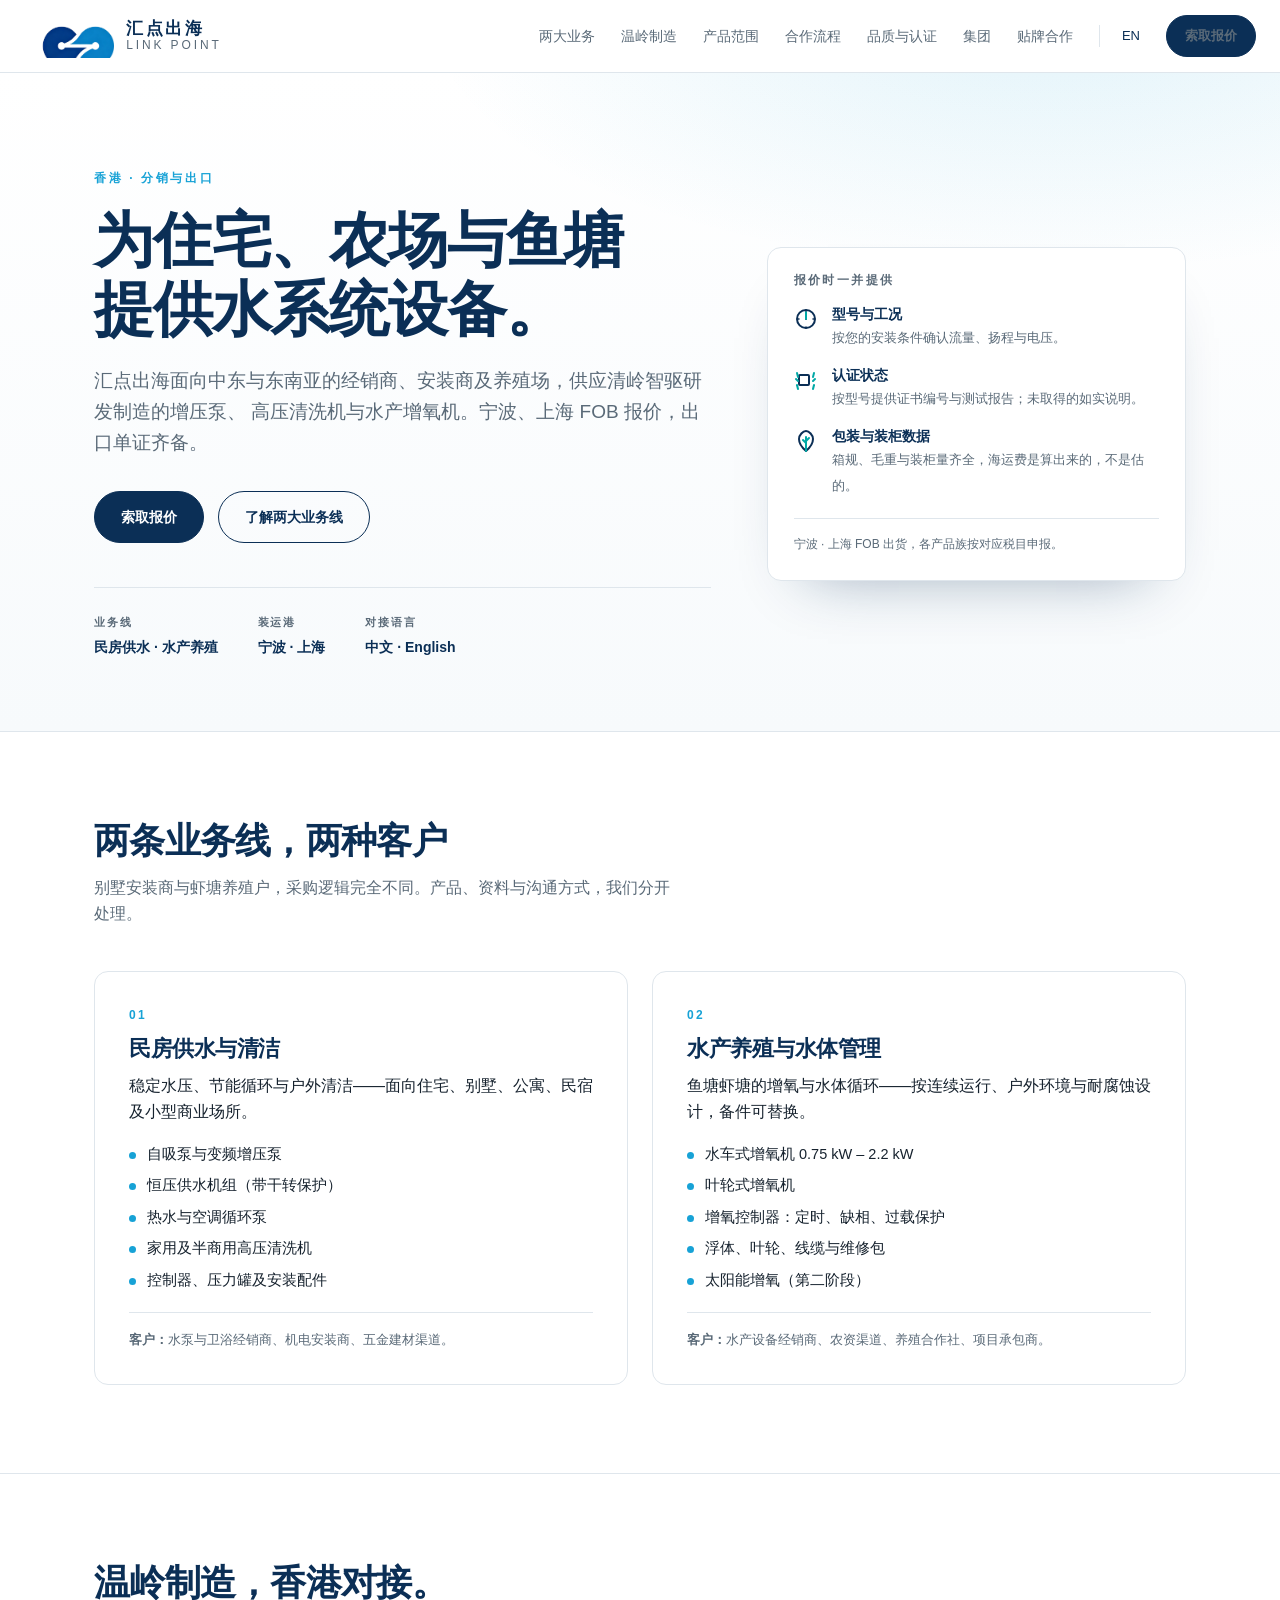
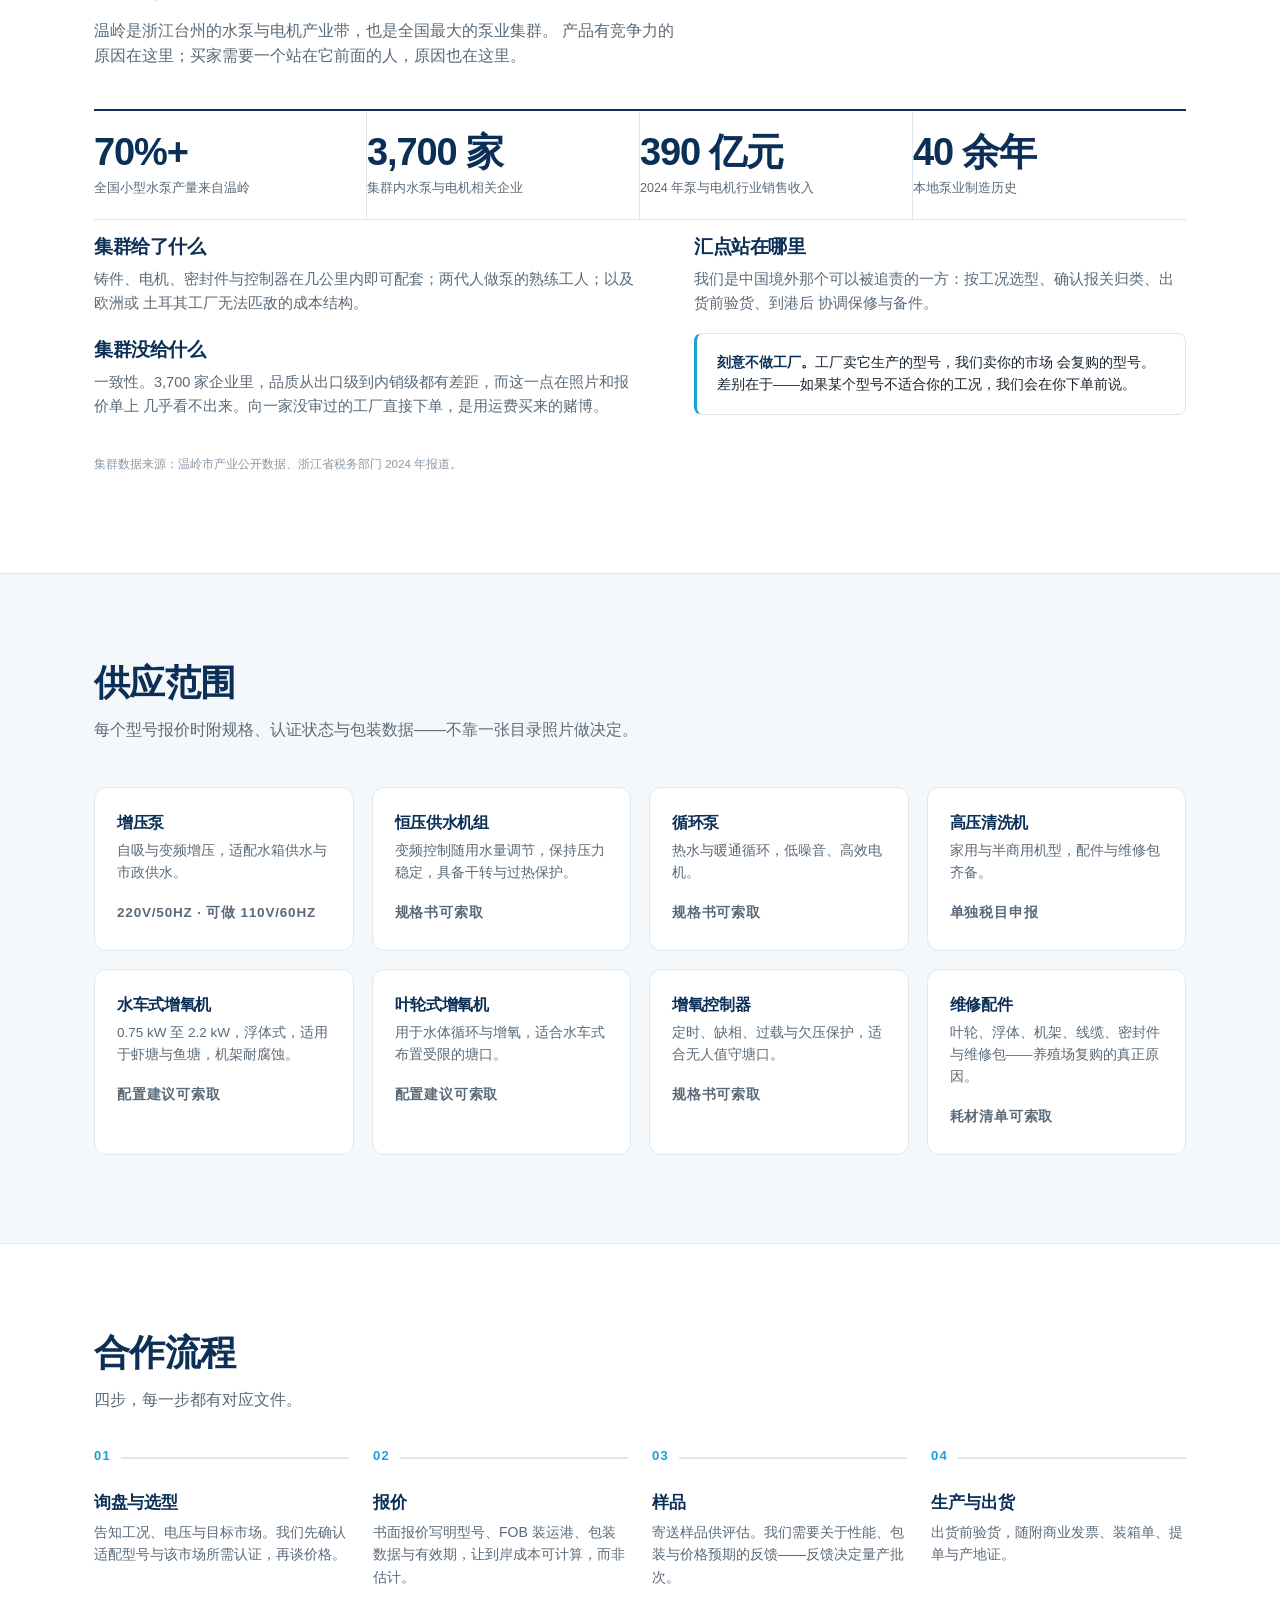
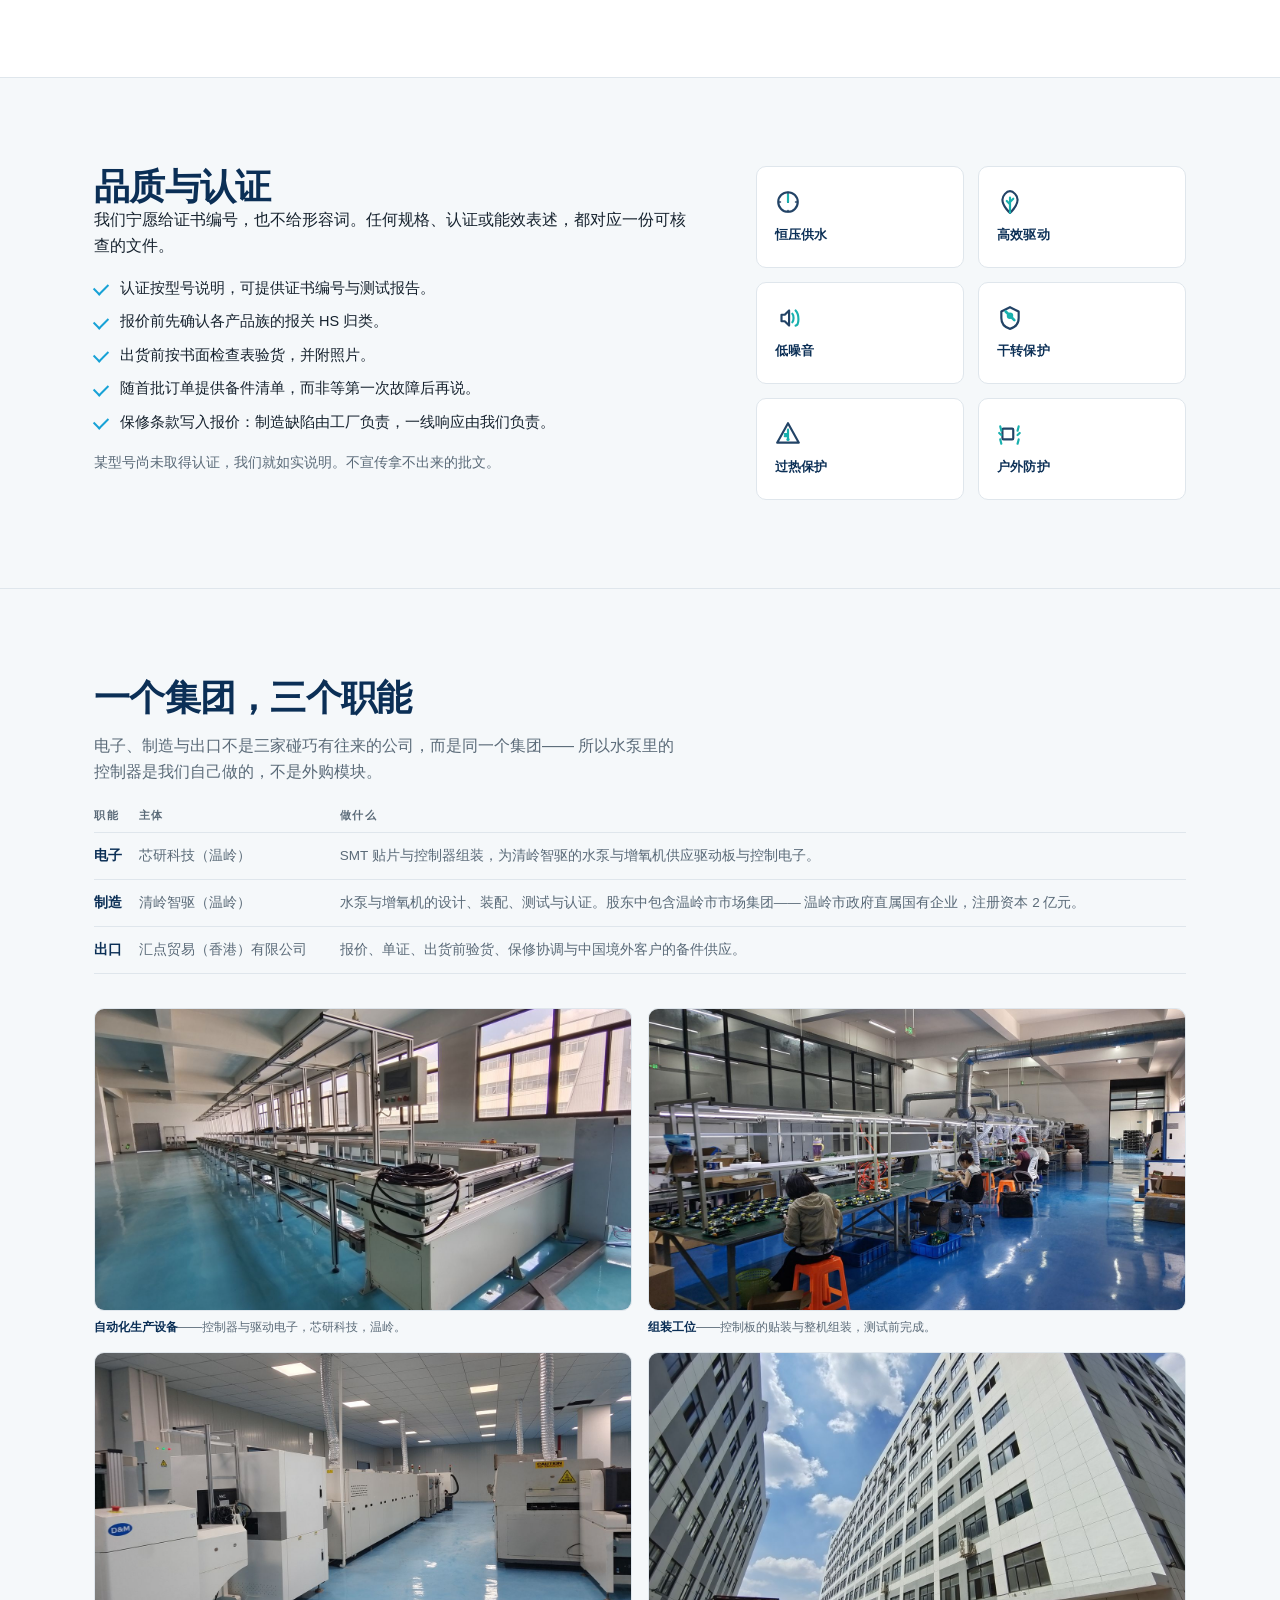
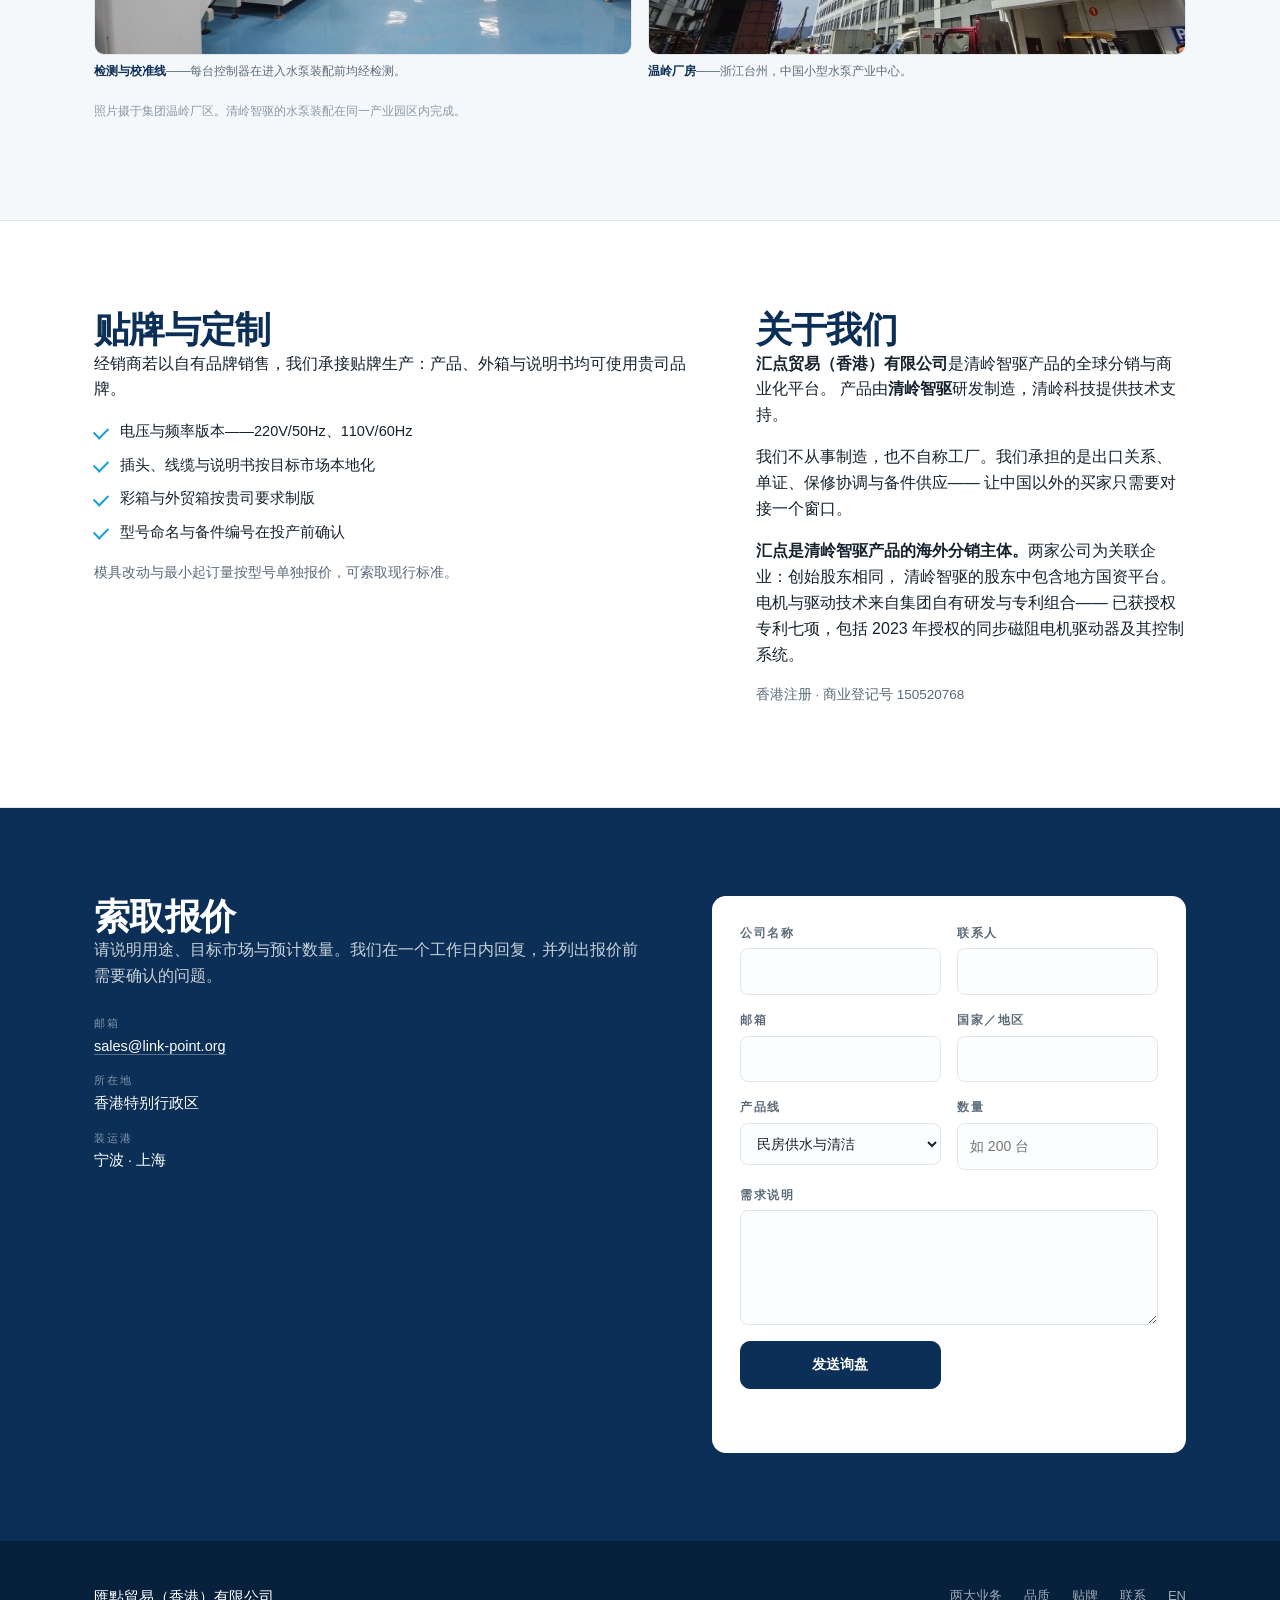
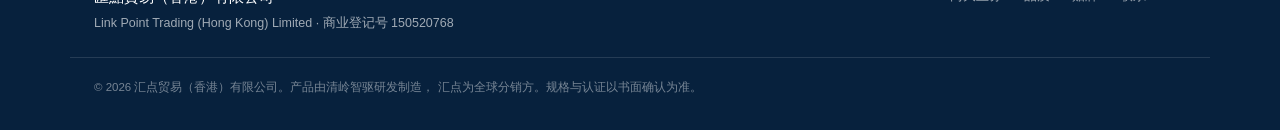
==== commit 483f073d: "Add group structure: Xinyan electronics, Tsingling manufacturing with municipal state investor, plan" ====
--- a/zh.html
+++ b/zh.html
@@ -21,6 +21,7 @@
     <a href="#range">产品范围</a>
     <a href="#process">合作流程</a>
     <a href="#quality">品质与认证</a>
+    <a href="#group">集团</a>
     <a href="#oem">贴牌合作</a>
     <a href="index.html" class="lang">EN</a>
     <a href="#contact" class="btn btn-sm">索取报价</a>
@@ -237,6 +238,56 @@
     </div>
   </section>
 
+  <section id="group" class="section section-alt">
+    <div class="wrap">
+      <h2 class="section-title">一个集团，三个职能</h2>
+      <p class="section-sub">电子、制造与出口不是三家碰巧有往来的公司，而是同一个集团——
+        所以水泵里的控制器是我们自己做的，不是外购模块。</p>
+
+      <table class="group-table">
+        <thead><tr><th>职能</th><th>主体</th><th>做什么</th></tr></thead>
+        <tbody>
+          <tr>
+            <td>电子</td>
+            <td>芯研科技（温岭）</td>
+            <td>SMT 贴片与控制器组装，为清岭智驱的水泵与增氧机供应驱动板与控制电子。</td>
+          </tr>
+          <tr>
+            <td>制造</td>
+            <td>清岭智驱（温岭）</td>
+            <td>水泵与增氧机的设计、装配、测试与认证。股东中包含温岭市市场集团——
+              温岭市政府直属国有企业，注册资本 2 亿元。</td>
+          </tr>
+          <tr>
+            <td>出口</td>
+            <td>汇点贸易（香港）有限公司</td>
+            <td>报价、单证、出货前验货、保修协调与中国境外客户的备件供应。</td>
+          </tr>
+        </tbody>
+      </table>
+
+      <div class="plant-grid">
+        <figure>
+          <img src="assets/plant/equipment.jpg" alt="温岭电子厂的自动化生产设备" loading="lazy">
+          <figcaption><b>自动化生产设备</b>——控制器与驱动电子，芯研科技，温岭。</figcaption>
+        </figure>
+        <figure>
+          <img src="assets/plant/assembly.jpg" alt="电子厂的组装工位" loading="lazy">
+          <figcaption><b>组装工位</b>——控制板的贴装与整机组装，测试前完成。</figcaption>
+        </figure>
+        <figure>
+          <img src="assets/plant/line.jpg" alt="带检测工位的生产线" loading="lazy">
+          <figcaption><b>检测与校准线</b>——每台控制器在进入水泵装配前均经检测。</figcaption>
+        </figure>
+        <figure>
+          <img src="assets/plant/building.jpg" alt="温岭的集团厂房外景" loading="lazy">
+          <figcaption><b>温岭厂房</b>——浙江台州，中国小型水泵产业中心。</figcaption>
+        </figure>
+      </div>
+      <p class="source-note">照片摄于集团温岭厂区。清岭智驱的水泵装配在同一产业园区内完成。</p>
+    </div>
+  </section>
+
   <section id="oem" class="section">
     <div class="wrap two-col">
       <div>
@@ -256,9 +307,9 @@
           产品由<strong>清岭智驱</strong>研发制造，清岭科技提供技术支持。</p>
         <p>我们不从事制造，也不自称工厂。我们承担的是出口关系、单证、保修协调与备件供应——
           让中国以外的买家只需要对接一个窗口。</p>
-        <p><strong>汇点是清岭智驱产品的海外独家分销方。</strong>电机与驱动技术来自集团自有研发与
-          专利组合——已获授权专利七项，包括 2023 年授权的同步磁阻电机驱动器及其控制系统——
-          而非外购设计。</p>
+        <p><strong>汇点是清岭智驱产品的海外分销主体。</strong>两家公司为关联企业：创始股东相同，
+          清岭智驱的股东中包含地方国资平台。电机与驱动技术来自集团自有研发与专利组合——
+          已获授权专利七项，包括 2023 年授权的同步磁阻电机驱动器及其控制系统。</p>
         <p class="note">香港注册 · 商业登记号 150520768</p>
       </div>
     </div>
--- a/assets/style.css
+++ b/assets/style.css
@@ -121,6 +121,19 @@
 .origin .pill-note strong{color:var(--navy)}
 .source-note{font-size:11.5px;color:#8A98A5;margin-top:22px}
 
+/* ---------- plant gallery ---------- */
+.plant-grid{display:grid;grid-template-columns:1fr 1fr;gap:16px;margin-top:34px}
+.plant-grid figure{margin:0}
+.plant-grid img{width:100%;aspect-ratio:16/9;object-fit:cover;border-radius:10px;
+  border:1px solid var(--line);background:#E8EEF3}
+.plant-grid figcaption{font-size:12px;color:var(--muted);margin-top:8px;line-height:1.45}
+.plant-grid figcaption b{color:var(--navy);font-weight:600}
+.group-table{width:100%;border-collapse:collapse;margin-top:22px;font-size:13.5px}
+.group-table th{text-align:left;font-size:11px;letter-spacing:.14em;text-transform:uppercase;
+  color:var(--muted);font-weight:700;padding:0 12px 8px 0;border-bottom:1px solid var(--line)}
+.group-table td{padding:12px 12px 12px 0;border-bottom:1px solid var(--line);vertical-align:top;color:var(--muted)}
+.group-table td:first-child{color:var(--navy);font-weight:600;white-space:nowrap}
+
 /* ---------- range ---------- */
 .range-grid{display:grid;grid-template-columns:repeat(4,1fr);gap:18px;margin-top:44px}
 .range-card{
@@ -219,6 +232,8 @@
   .two-col{grid-template-columns:1fr;gap:40px}
 }
 @media (max-width:720px){
+  .plant-grid{grid-template-columns:1fr}
+  .group-table th:nth-child(3),.group-table td:nth-child(3){display:none}
   .nav{
     position:absolute;top:100%;left:0;right:0;background:#fff;border-bottom:1px solid var(--line);
     flex-direction:column;align-items:flex-start;gap:0;padding:8px 24px 20px;
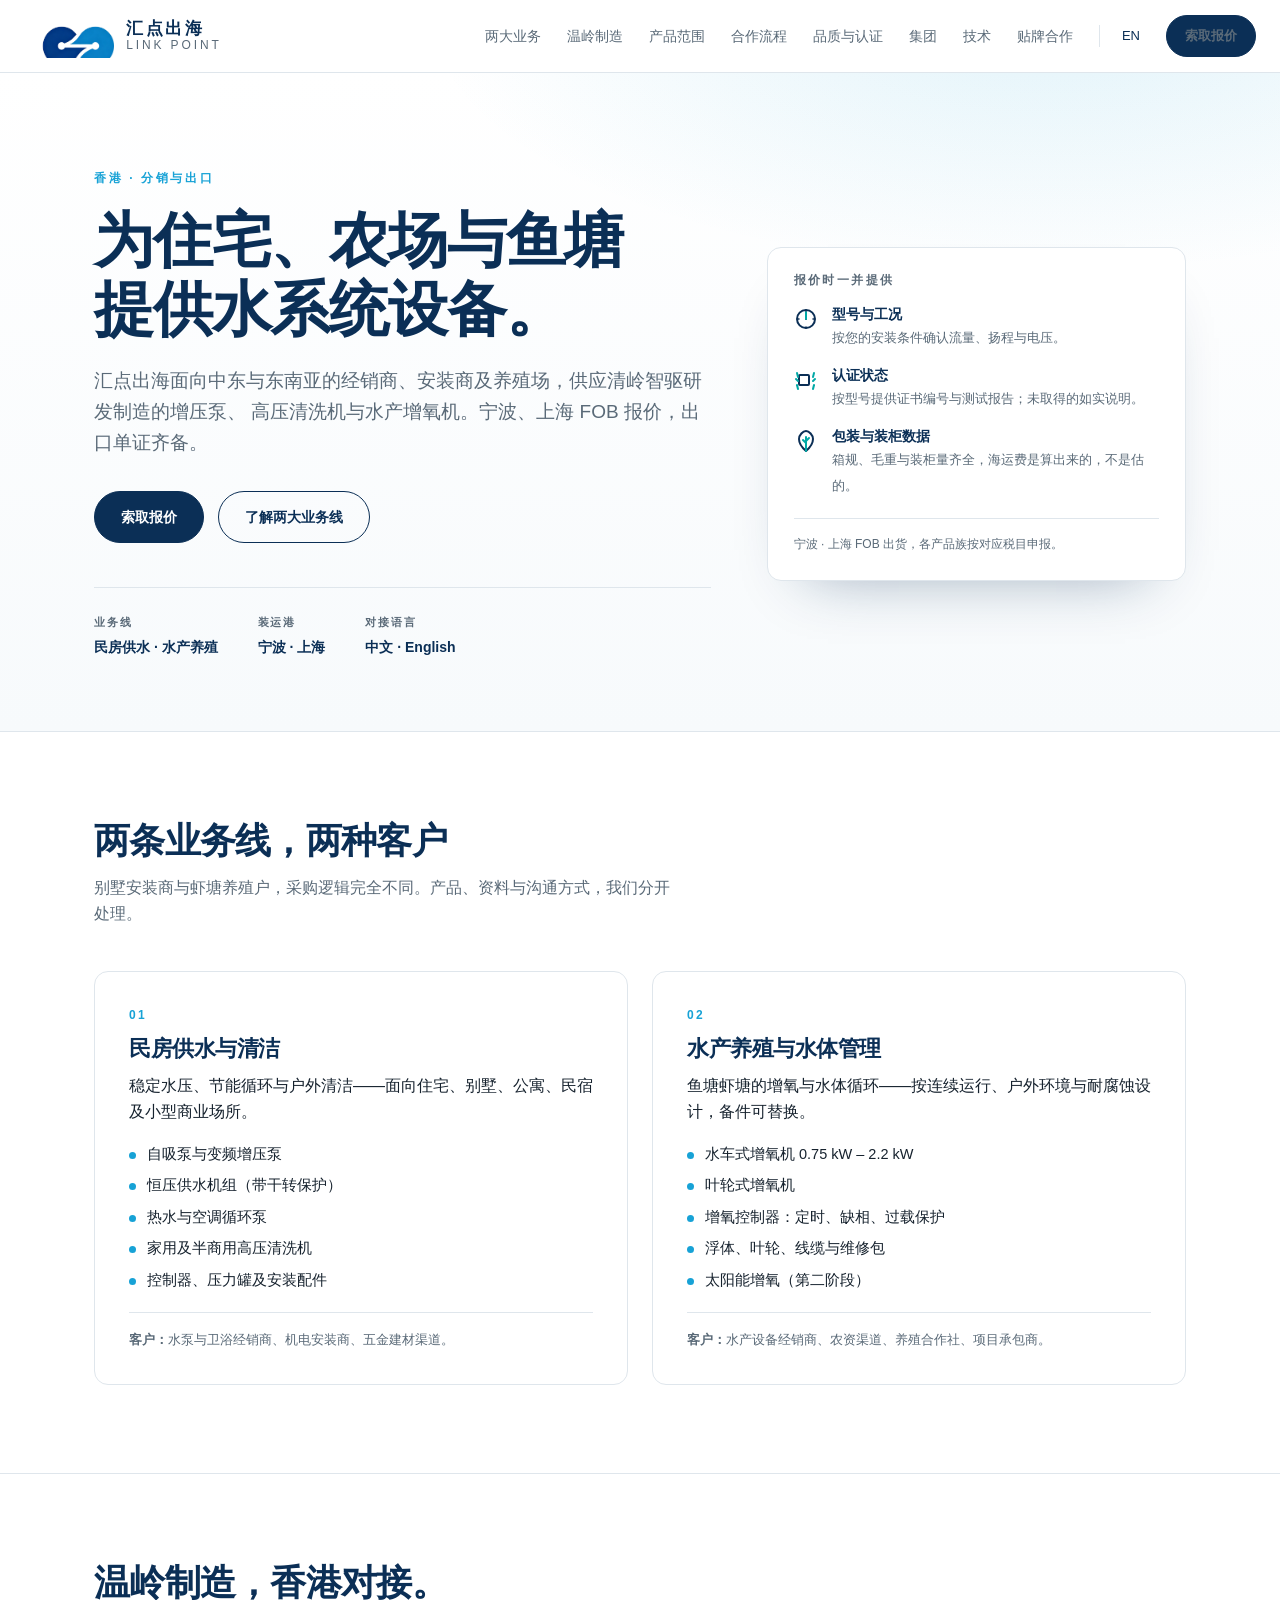
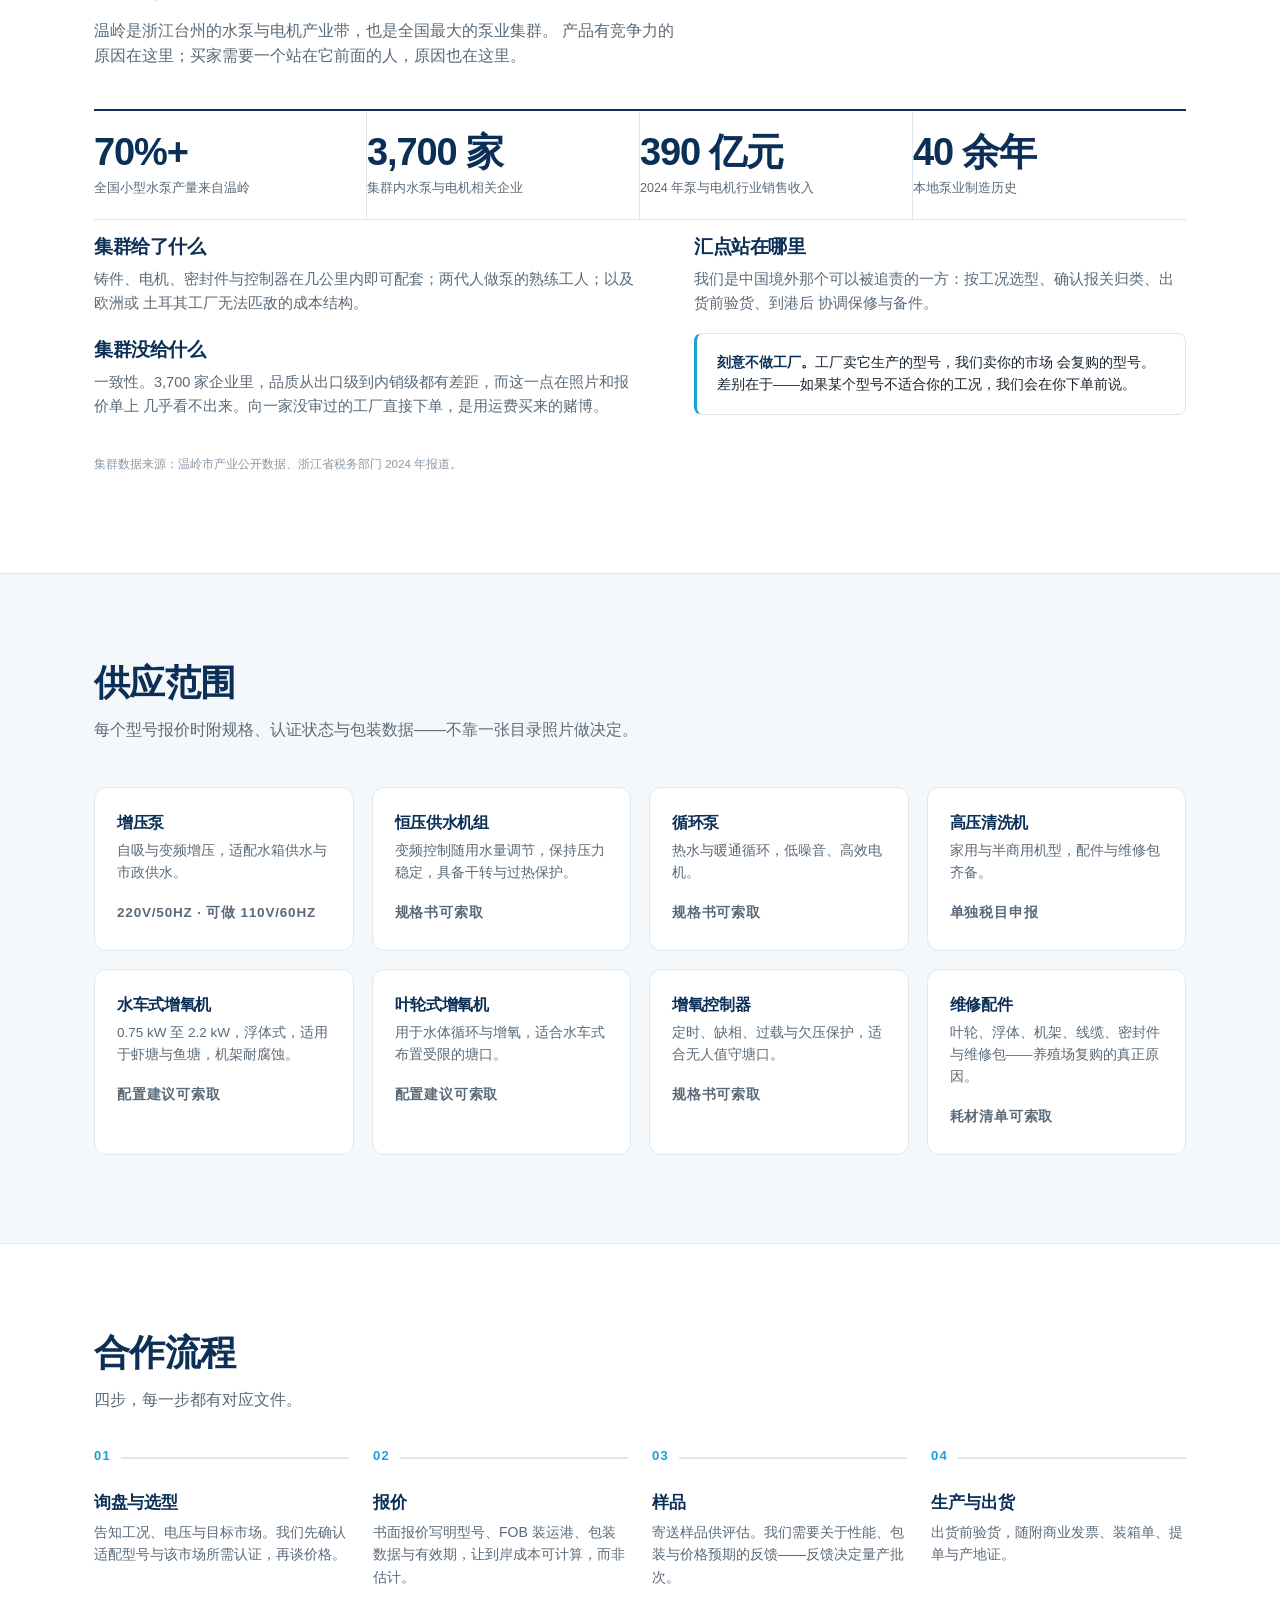
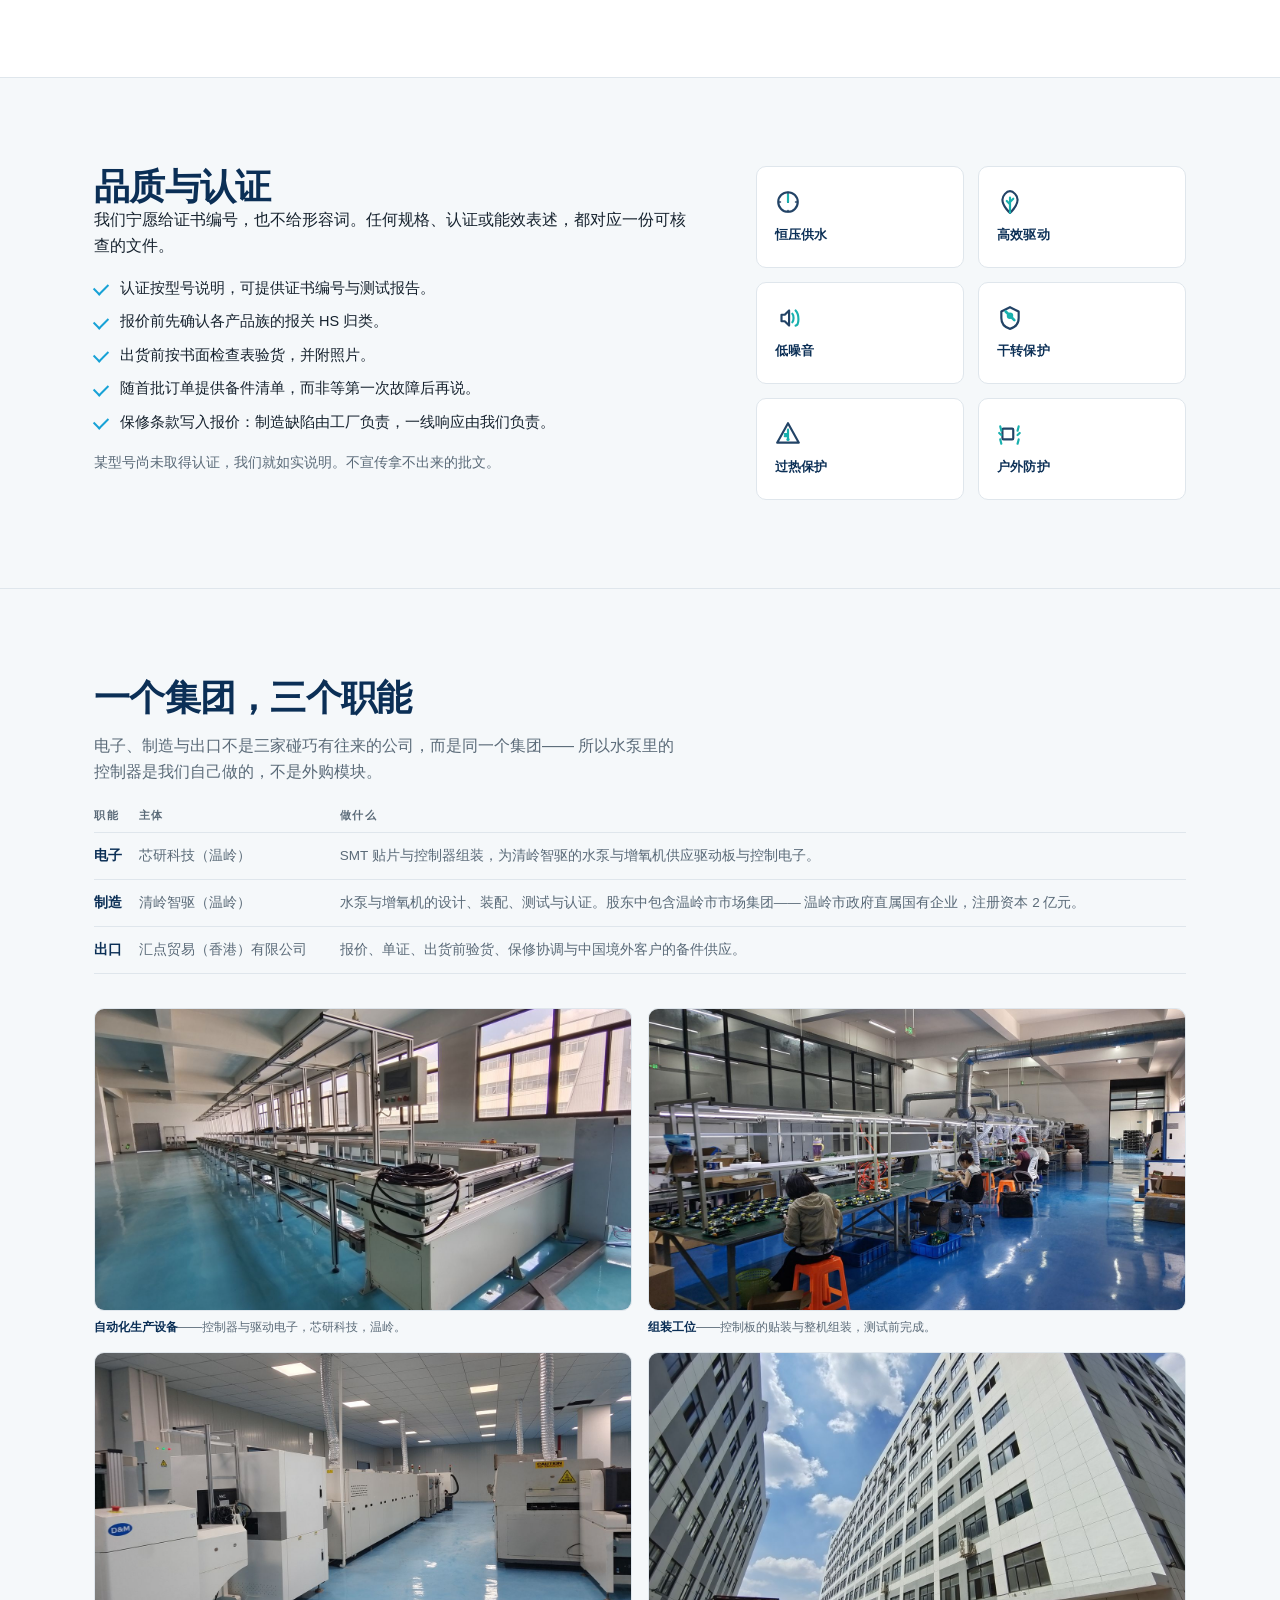
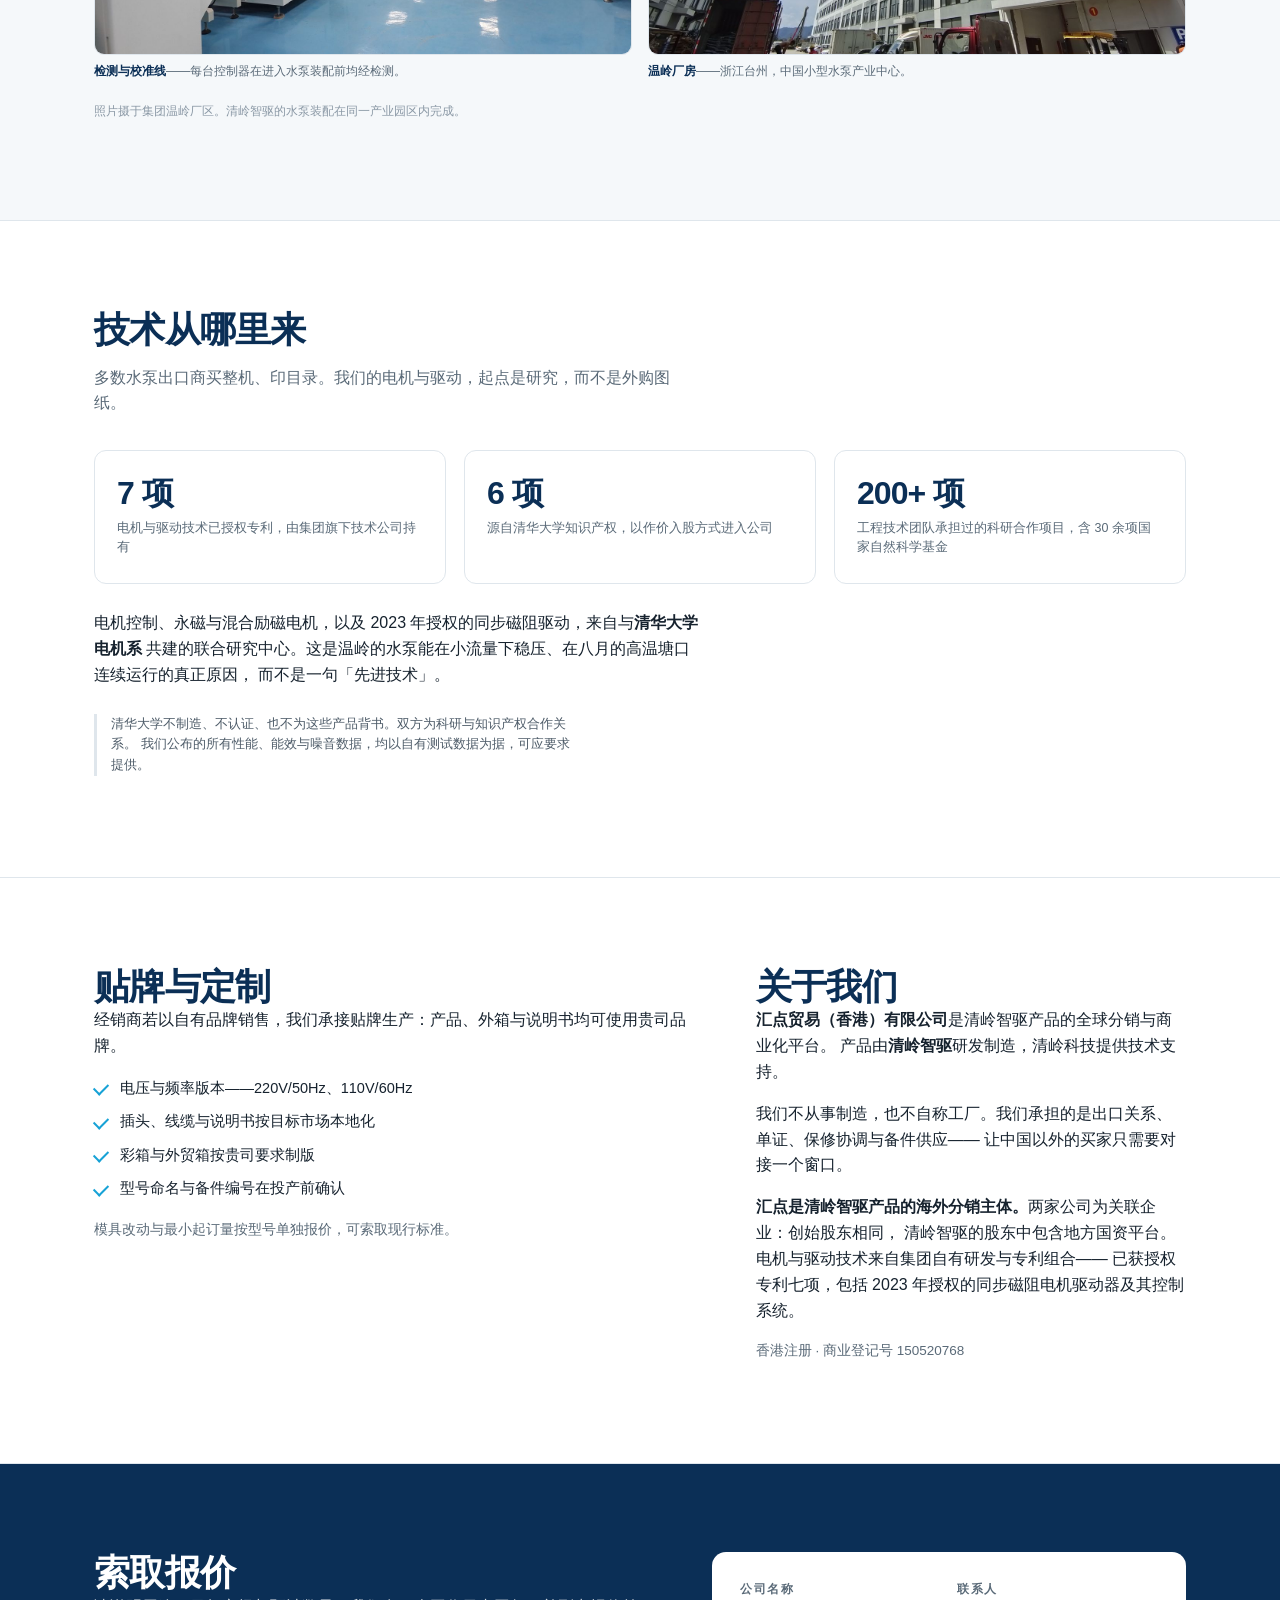
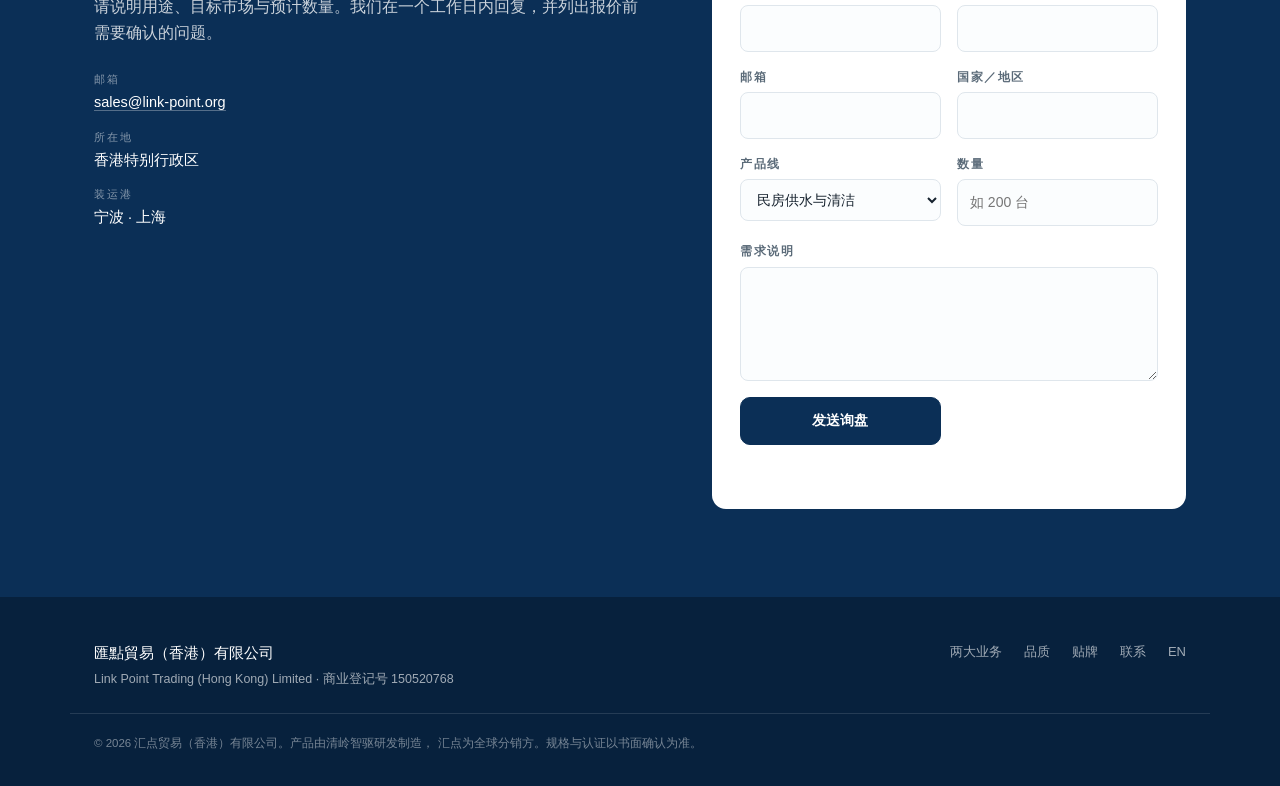
==== commit 4973f969: "Add engineering section: Tsinghua research collaboration, six equity-contributed patents, explicit n" ====
--- a/zh.html
+++ b/zh.html
@@ -22,6 +22,7 @@
     <a href="#process">合作流程</a>
     <a href="#quality">品质与认证</a>
     <a href="#group">集团</a>
+    <a href="#engineering">技术</a>
     <a href="#oem">贴牌合作</a>
     <a href="index.html" class="lang">EN</a>
     <a href="#contact" class="btn btn-sm">索取报价</a>
@@ -288,6 +289,26 @@
     </div>
   </section>
 
+  <section id="engineering" class="section">
+    <div class="wrap">
+      <h2 class="section-title">技术从哪里来</h2>
+      <p class="section-sub">多数水泵出口商买整机、印目录。我们的电机与驱动，起点是研究，而不是外购图纸。</p>
+
+      <div class="eng-grid">
+        <div class="eng-card"><b>7 项</b><span>电机与驱动技术已授权专利，由集团旗下技术公司持有</span></div>
+        <div class="eng-card"><b>6 项</b><span>源自清华大学知识产权，以作价入股方式进入公司</span></div>
+        <div class="eng-card"><b>200+ 项</b><span>工程技术团队承担过的科研合作项目，含 30 余项国家自然科学基金</span></div>
+      </div>
+
+      <p>电机控制、永磁与混合励磁电机，以及 2023 年授权的同步磁阻驱动，来自与<strong>清华大学电机系</strong>
+        共建的联合研究中心。这是温岭的水泵能在小流量下稳压、在八月的高温塘口连续运行的真正原因，
+        而不是一句「先进技术」。</p>
+
+      <p class="disclaim">清华大学不制造、不认证、也不为这些产品背书。双方为科研与知识产权合作关系。
+        我们公布的所有性能、能效与噪音数据，均以自有测试数据为据，可应要求提供。</p>
+    </div>
+  </section>
+
   <section id="oem" class="section">
     <div class="wrap two-col">
       <div>
--- a/assets/style.css
+++ b/assets/style.css
@@ -134,6 +134,15 @@
 .group-table td{padding:12px 12px 12px 0;border-bottom:1px solid var(--line);vertical-align:top;color:var(--muted)}
 .group-table td:first-child{color:var(--navy);font-weight:600;white-space:nowrap}
 
+/* ---------- engineering ---------- */
+.eng-grid{display:grid;grid-template-columns:repeat(3,1fr);gap:18px;margin:34px 0 26px}
+.eng-card{background:#fff;border:1px solid var(--line);border-radius:12px;padding:26px 22px}
+.eng-card b{display:block;font-size:32px;color:var(--navy);line-height:1;letter-spacing:-.03em}
+.eng-card span{display:block;font-size:12.5px;color:var(--muted);margin-top:10px;line-height:1.5}
+.disclaim{font-size:12.8px;color:#4E5C69;border-left:3px solid var(--line);padding-left:14px;
+  margin-top:26px;max-width:68ch}
+#engineering p{max-width:68ch}
+
 /* ---------- range ---------- */
 .range-grid{display:grid;grid-template-columns:repeat(4,1fr);gap:18px;margin-top:44px}
 .range-card{
@@ -233,6 +242,7 @@
 }
 @media (max-width:720px){
   .plant-grid{grid-template-columns:1fr}
+  .eng-grid{grid-template-columns:1fr}
   .group-table th:nth-child(3),.group-table td:nth-child(3){display:none}
   .nav{
     position:absolute;top:100%;left:0;right:0;background:#fff;border-bottom:1px solid var(--line);
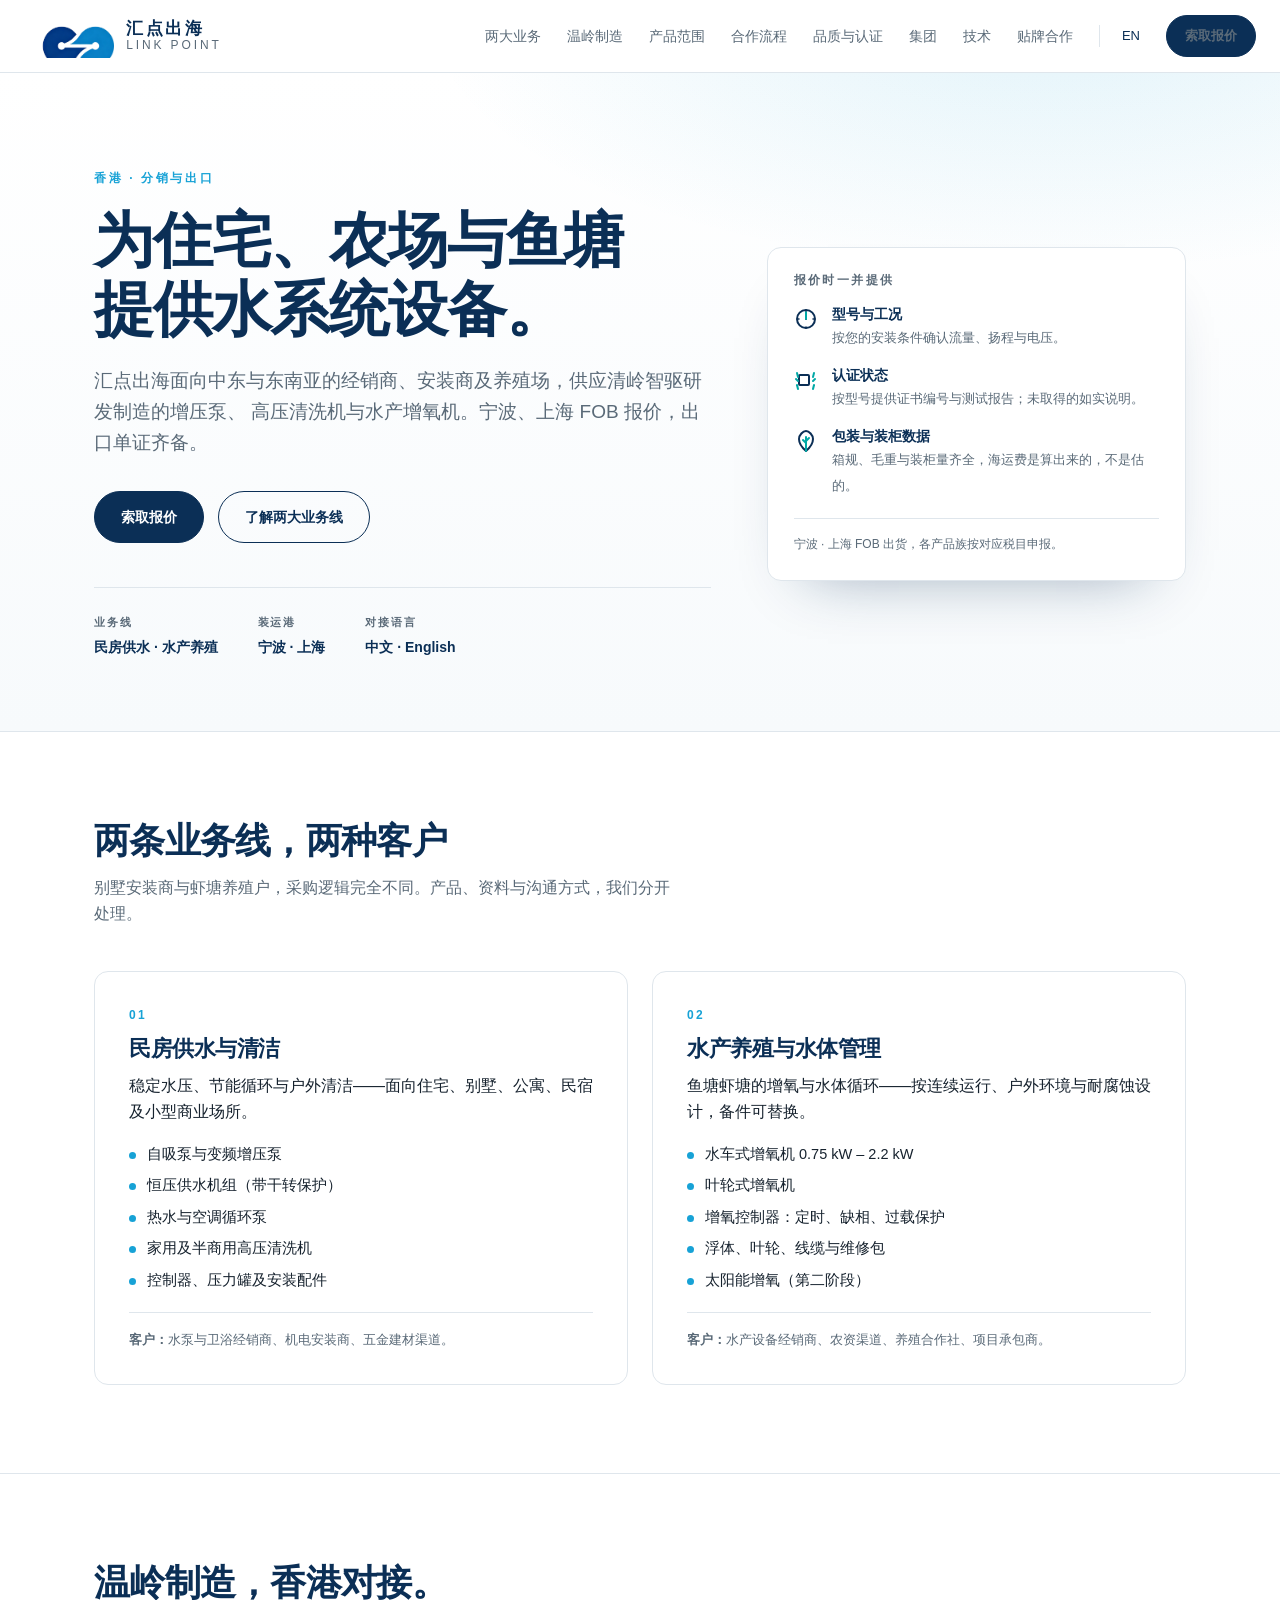
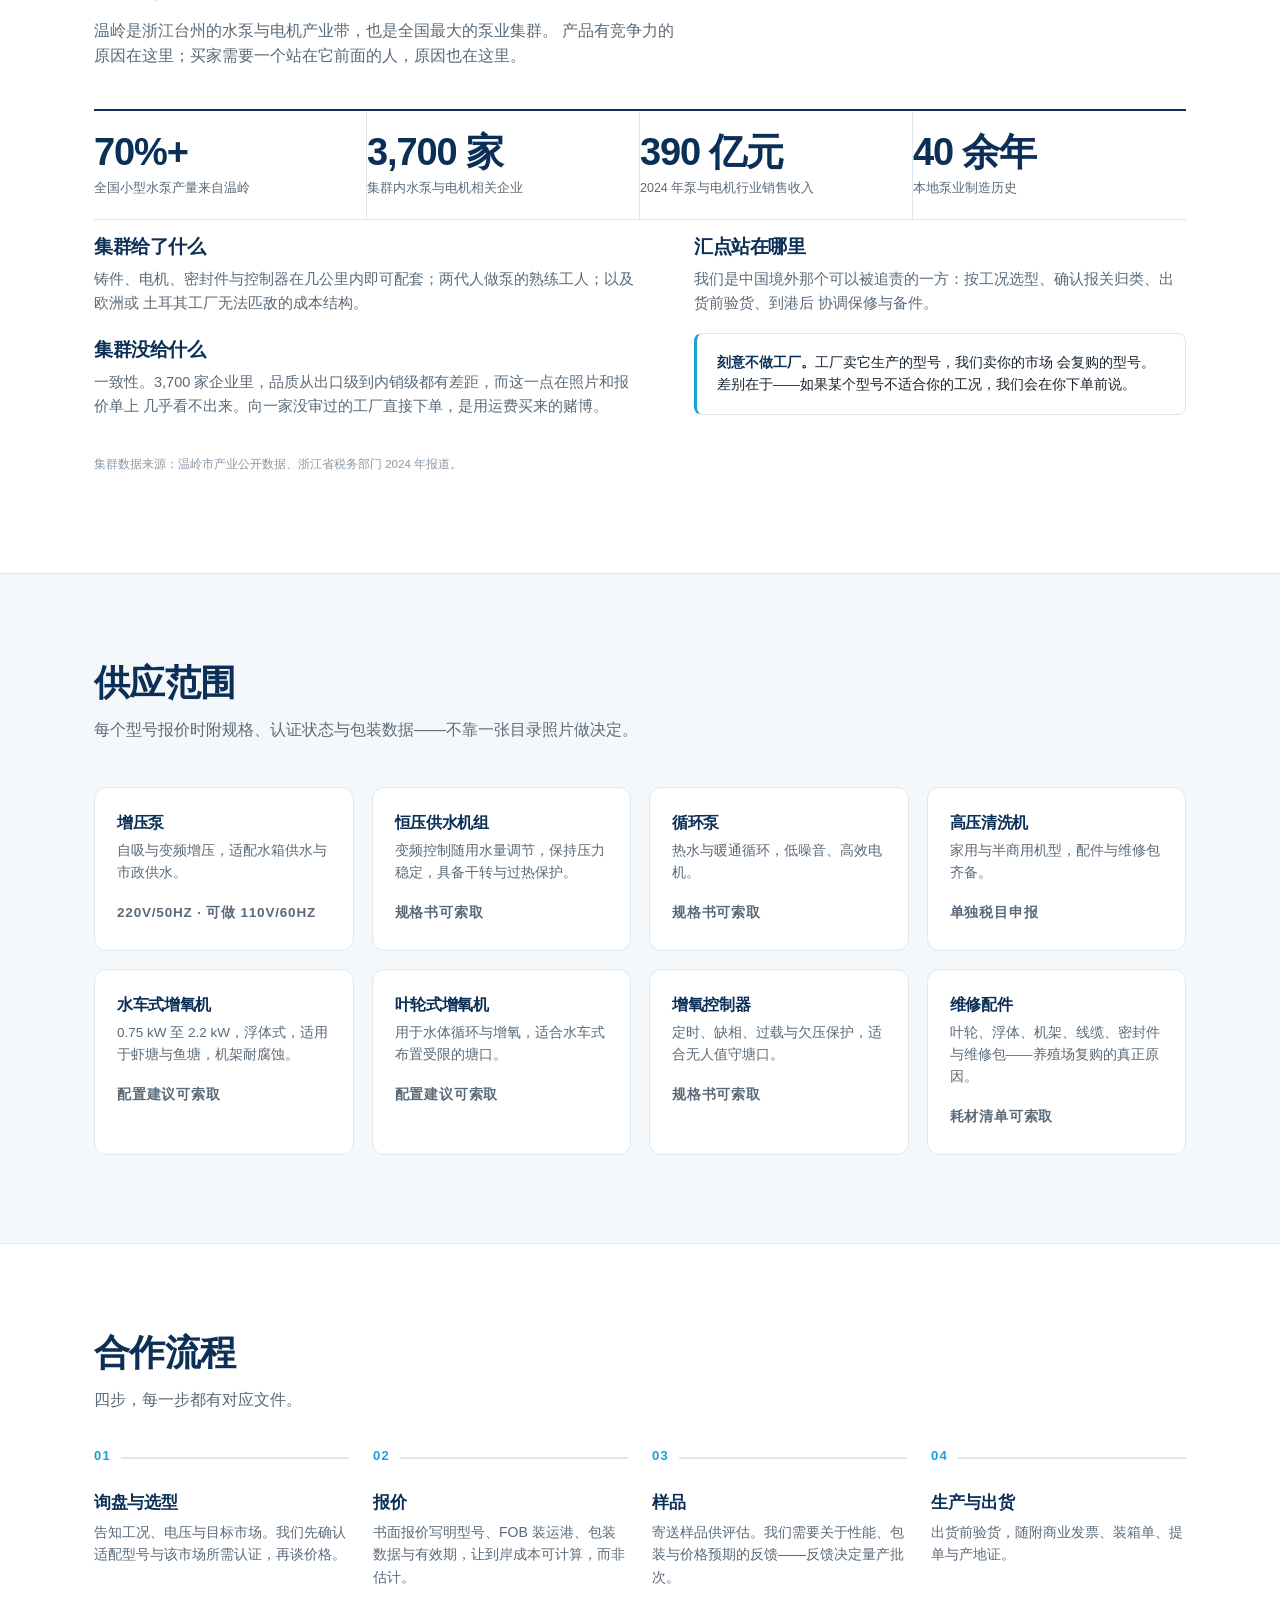
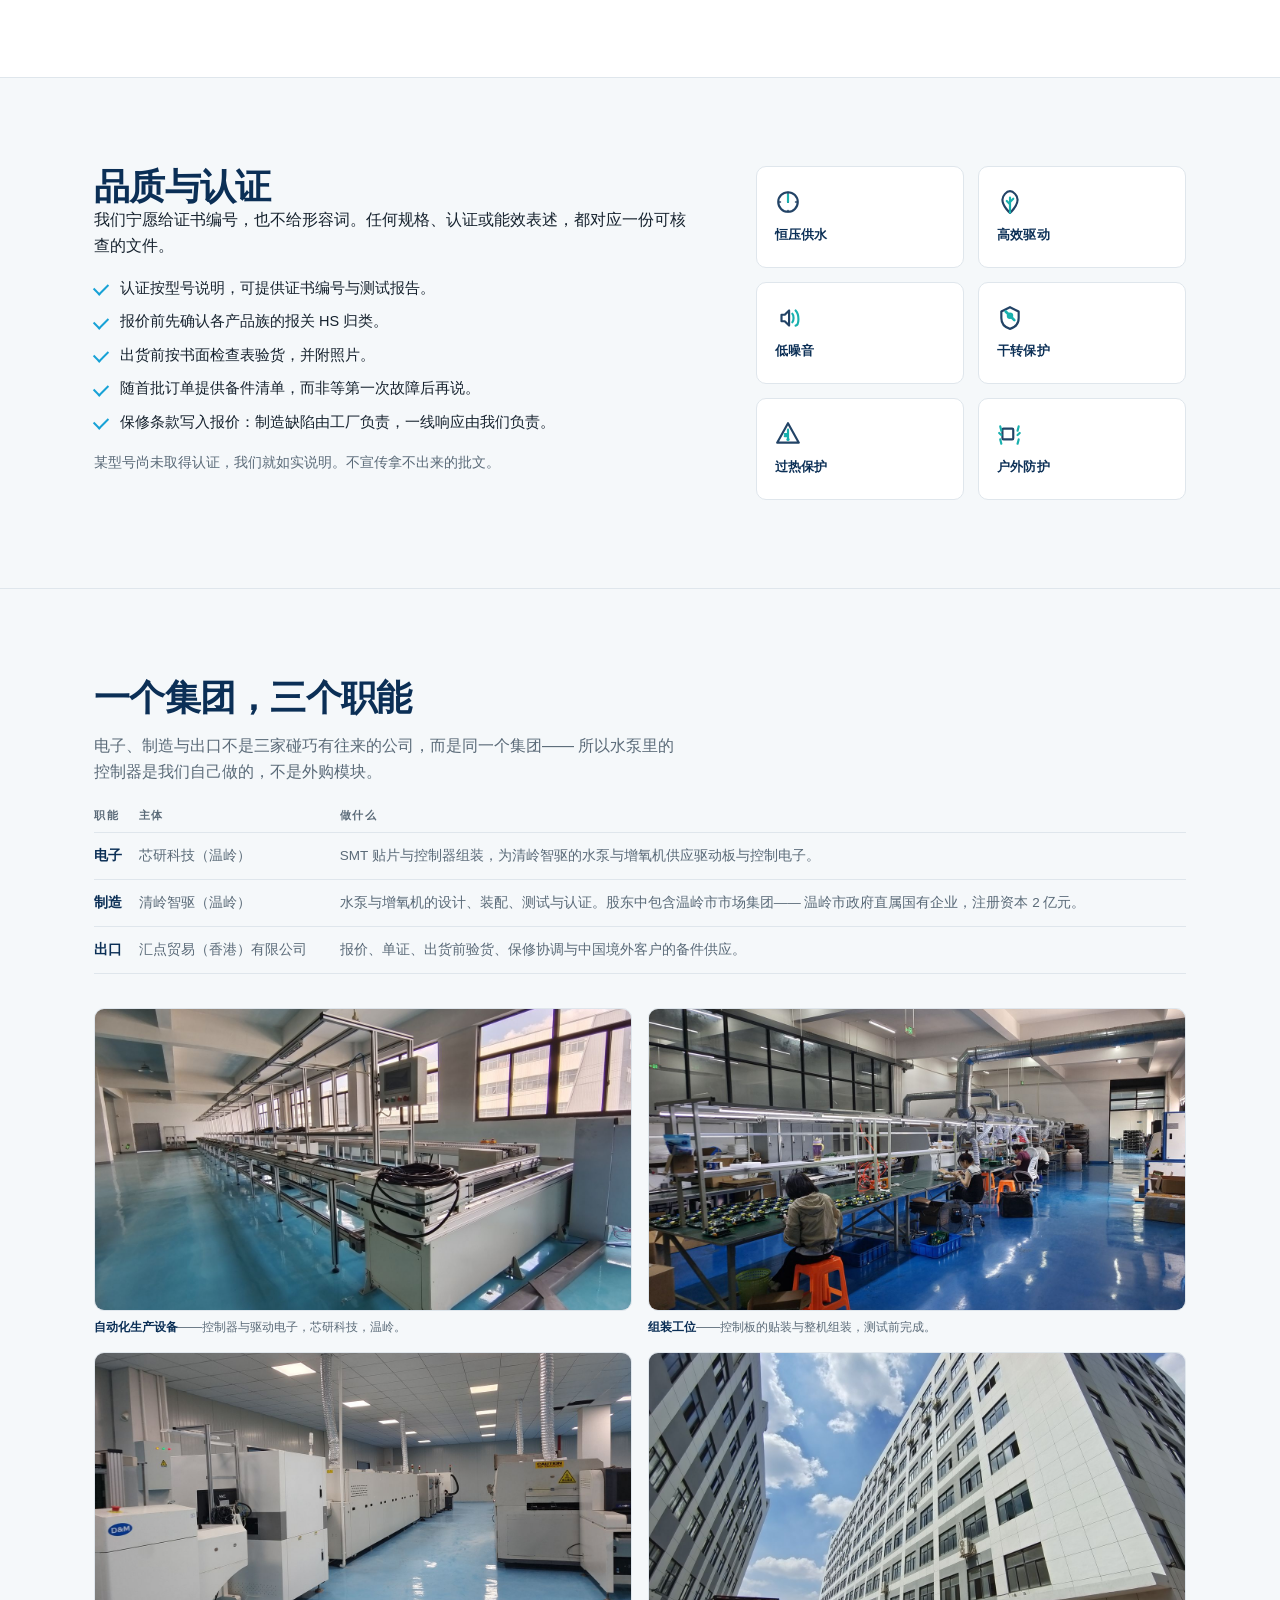
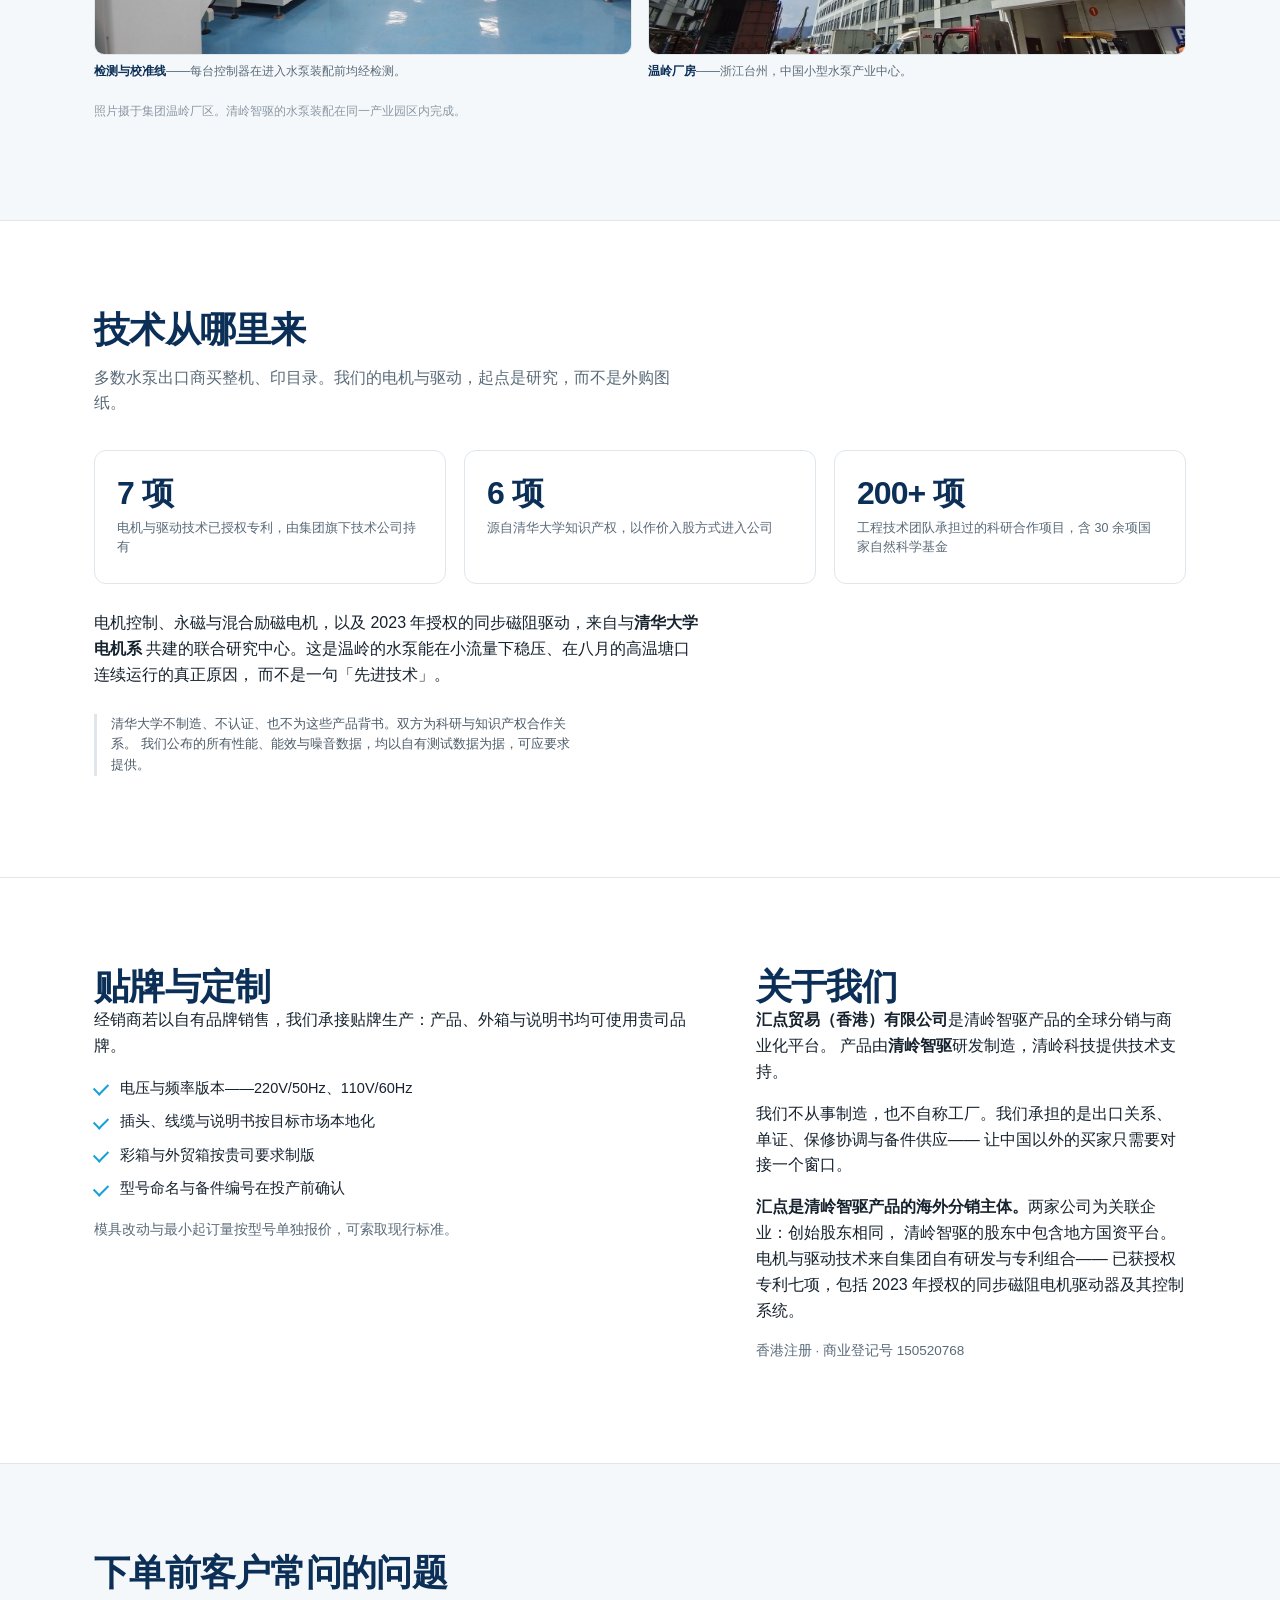
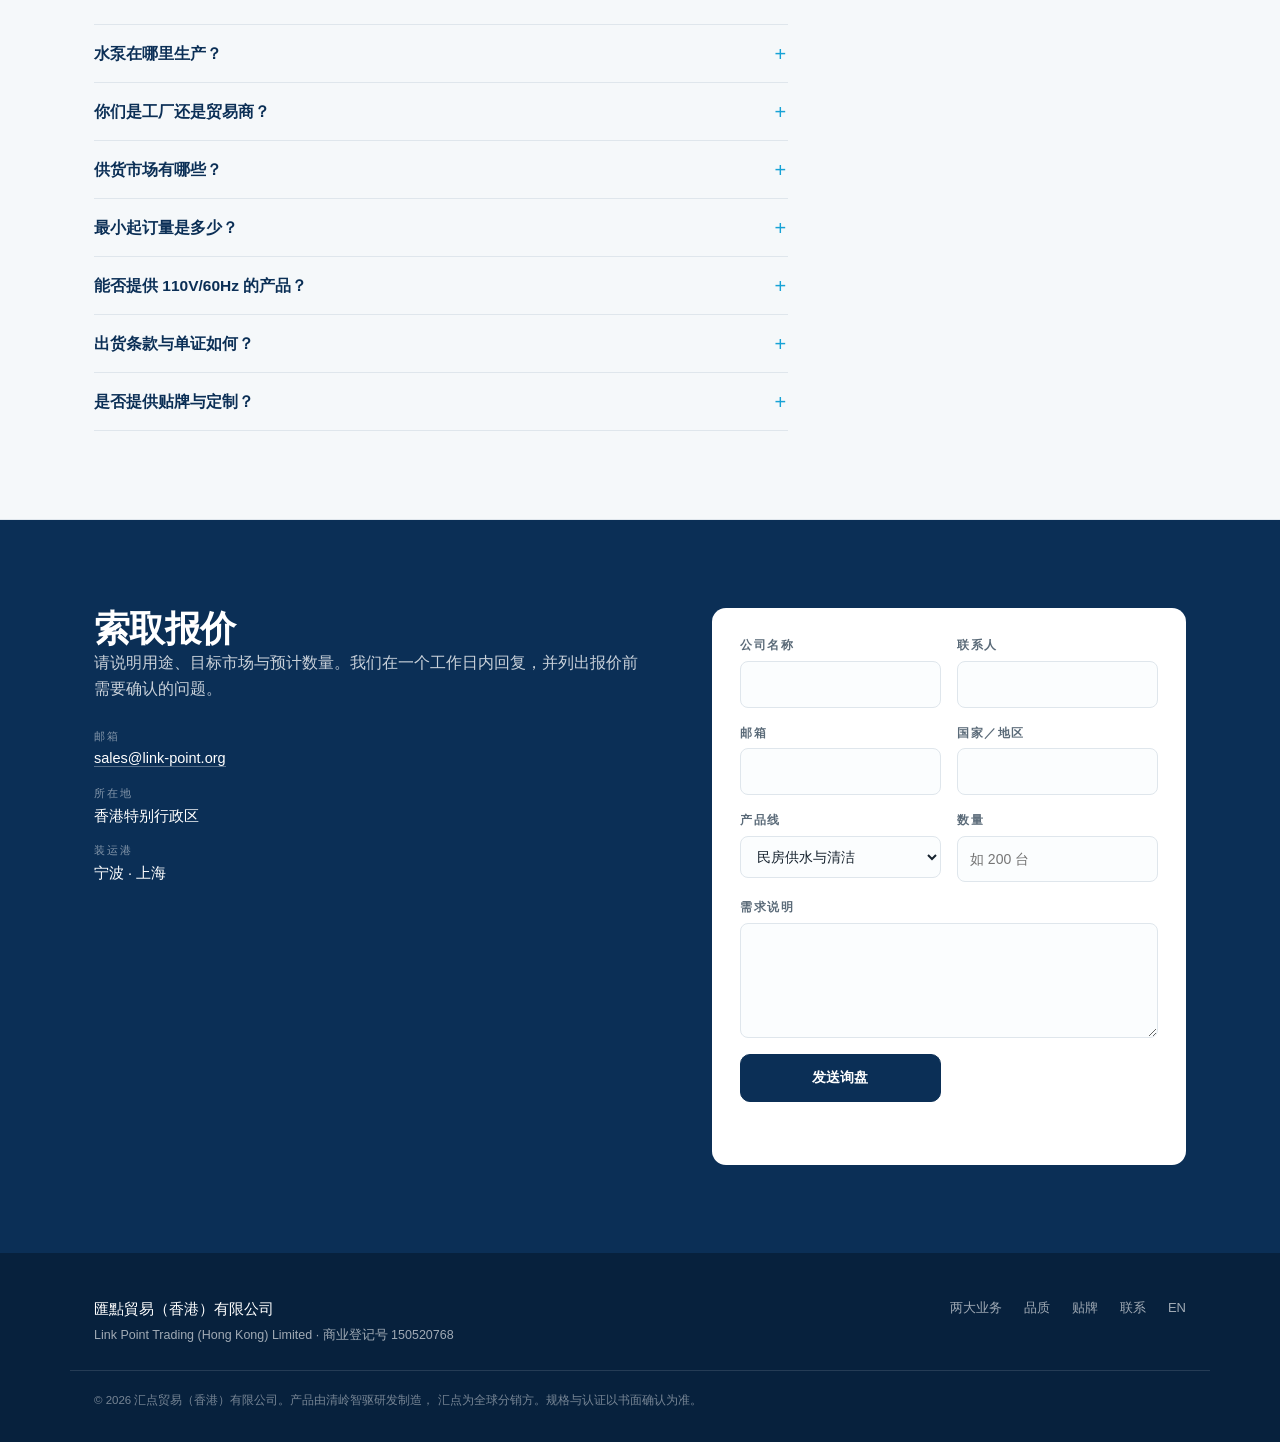
==== commit 6de4dcc1: "SEO: keyword titles, canonical + hreflang, Organization/WebSite/FAQPage schema, visible FAQ, sitemap" ====
--- a/zh.html
+++ b/zh.html
@@ -3,10 +3,109 @@
 <head>
 <meta charset="utf-8">
 <meta name="viewport" content="width=device-width, initial-scale=1">
-<title>汇点出海 — 民房供水与水产养殖设备</title>
-<meta name="description" content="汇点贸易（香港）有限公司：清岭智驱水泵、清洗机、水产增氧机的全球分销平台，面向中东与东南亚经销商、安装商及养殖场供货。">
+<title>汇点出海 | 水泵与增氧机出口 — 香港分销商</title>
+<meta name="description" content="汇点贸易（香港）有限公司：温岭制造的增压泵、高压清洗机与水产增氧机，面向中东与东南亚经销商供货。宁波、上海 FOB 出运，出口单证齐备。">
+<link rel="canonical" href="https://link-point.org/zh.html">
+<link rel="alternate" hreflang="en" href="https://link-point.org/">
+<link rel="alternate" hreflang="zh-Hans" href="https://link-point.org/zh.html">
+<link rel="alternate" hreflang="x-default" href="https://link-point.org/">
+<meta name="robots" content="index, follow, max-image-preview:large">
+<meta property="og:type" content="website">
+<meta property="og:site_name" content="汇点出海 Link Point">
+<meta property="og:title" content="汇点出海 | 水泵与增氧机出口 — 香港分销商">
+<meta property="og:description" content="温岭制造的增压泵、高压清洗机与水产增氧机，经香港出口，单证齐备。宁波、上海 FOB。">
+<meta property="og:url" content="https://link-point.org/zh.html">
+<meta property="og:image" content="https://link-point.org/assets/plant/building.jpg">
+<meta property="og:locale" content="zh_CN">
+<meta property="og:locale:alternate" content="en">
+<meta name="twitter:card" content="summary_large_image">
+<meta name="keywords" content="汇点出海, Link Point, 水泵出口, 温岭水泵, 增压泵供应商, 水产增氧机, 水车式增氧机, 高压清洗机出口, 香港水泵分销商">
 <link rel="icon" href="assets/favicon.png">
 <link rel="stylesheet" href="assets/style.css">
+<script type="application/ld+json">
+{
+  "@context": "https://schema.org",
+  "@type": "Organization",
+  "name": "汇点贸易（香港）有限公司",
+  "alternateName": ["汇点出海", "Link Point", "Link Point Trading (Hong Kong) Limited"],
+  "url": "https://link-point.org/zh.html",
+  "logo": "https://link-point.org/assets/mark.png",
+  "email": "sales@link-point.org",
+  "description": "香港出口商，分销温岭制造的增压泵、高压清洗机与水产增氧机。",
+  "foundingDate": "2026-06-29",
+  "identifier": "商业登记 150520768",
+  "address": {"@type": "PostalAddress", "addressCountry": "HK", "addressLocality": "香港"},
+  "areaServed": ["AE", "SA", "ID", "VN", "TH", "PH", "IN", "EC", "BR"],
+  "knowsAbout": ["增压泵", "恒压泵", "循环泵", "高压清洗机", "水车式增氧机", "叶轮式增氧机"],
+  "brand": {"@type": "Brand", "name": "清岭智驱 Tsingling Drive"}
+}
+</script>
+<script type="application/ld+json">
+{
+  "@context": "https://schema.org",
+  "@type": "FAQPage",
+  "inLanguage": "zh-Hans",
+  "url": "https://link-point.org/zh.html",
+  "mainEntity": [
+    {
+      "@type": "Question",
+      "name": "水泵在哪里生产？",
+      "acceptedAnswer": {
+        "@type": "Answer",
+        "text": "浙江温岭——中国最大的水泵与电机产业集群，全国七成以上的小型水泵产自这里。制造方为清岭智驱，驱动电子由同园区的自有 SMT 厂生产。"
+      }
+    },
+    {
+      "@type": "Question",
+      "name": "你们是工厂还是贸易商？",
+      "acceptedAnswer": {
+        "@type": "Answer",
+        "text": "我们是香港的出口商与分销商，不从事制造。这一点很重要：工厂卖它生产的型号，我们卖你的市场会复购的型号——当某个型号不适合你的工况时，我们会直接说。"
+      }
+    },
+    {
+      "@type": "Question",
+      "name": "供货市场有哪些？",
+      "acceptedAnswer": {
+        "@type": "Answer",
+        "text": "第一阶段：阿联酋、沙特、印尼与越南；其后为泰国、菲律宾与印度。欧洲、北美与澳洲在相应型号族取得认证后跟进。"
+      }
+    },
+    {
+      "@type": "Question",
+      "name": "最小起订量是多少？",
+      "acceptedAnswer": {
+        "@type": "Answer",
+        "text": "按型号而定——水泵与增氧机的起订量不同，在工厂排产允许下可混装。我们在每份报价单上写明该型号的 MOQ，而不是给一个笼统的数字，因为它随机型功率与电压变化。"
+      }
+    },
+    {
+      "@type": "Question",
+      "name": "能否提供 110V/60Hz 的产品？",
+      "acceptedAnswer": {
+        "@type": "Answer",
+        "text": "可以，需按单确认。菲律宾及部分美洲市场需要 60Hz 版本，模具已具备；电压与频率在接单前逐型号确认。"
+      }
+    },
+    {
+      "@type": "Question",
+      "name": "出货条款与单证如何？",
+      "acceptedAnswer": {
+        "@type": "Answer",
+        "text": "默认宁波或上海 FOB，可做 CIF。每批货附商业发票、装箱单、提单与产地证，并按对应产品族的正确税目申报。"
+      }
+    },
+    {
+      "@type": "Question",
+      "name": "是否提供贴牌与定制？",
+      "acceptedAnswer": {
+        "@type": "Answer",
+        "text": "提供。产品、彩箱与说明书可用贵司品牌，插头、线缆与说明书按目标市场本地化；模具改动与最小批量按型号单独报价。"
+      }
+    }
+  ]
+}
+</script>
 </head>
 <body>
 
@@ -336,6 +435,21 @@
     </div>
   </section>
 
+  <section id="faq" class="section section-alt">
+    <div class="wrap">
+      <h2 class="section-title">下单前客户常问的问题</h2>
+      <div class="faq">
+        <details><summary>水泵在哪里生产？</summary><p>浙江温岭——中国最大的水泵与电机产业集群，全国七成以上的小型水泵产自这里。制造方为清岭智驱，驱动电子由同园区的自有 SMT 厂生产。</p></details>
+        <details><summary>你们是工厂还是贸易商？</summary><p>我们是香港的出口商与分销商，不从事制造。这一点很重要：工厂卖它生产的型号，我们卖你的市场会复购的型号——当某个型号不适合你的工况时，我们会直接说。</p></details>
+        <details><summary>供货市场有哪些？</summary><p>第一阶段：阿联酋、沙特、印尼与越南；其后为泰国、菲律宾与印度。欧洲、北美与澳洲在相应型号族取得认证后跟进。</p></details>
+        <details><summary>最小起订量是多少？</summary><p>按型号而定——水泵与增氧机的起订量不同，在工厂排产允许下可混装。我们在每份报价单上写明该型号的 MOQ，而不是给一个笼统的数字，因为它随机型功率与电压变化。</p></details>
+        <details><summary>能否提供 110V/60Hz 的产品？</summary><p>可以，需按单确认。菲律宾及部分美洲市场需要 60Hz 版本，模具已具备；电压与频率在接单前逐型号确认。</p></details>
+        <details><summary>出货条款与单证如何？</summary><p>默认宁波或上海 FOB，可做 CIF。每批货附商业发票、装箱单、提单与产地证，并按对应产品族的正确税目申报。</p></details>
+        <details><summary>是否提供贴牌与定制？</summary><p>提供。产品、彩箱与说明书可用贵司品牌，插头、线缆与说明书按目标市场本地化；模具改动与最小批量按型号单独报价。</p></details>
+      </div>
+    </div>
+  </section>
+
   <section id="contact" class="section section-dark">
     <div class="wrap two-col">
       <div>
--- a/assets/style.css
+++ b/assets/style.css
@@ -120,6 +120,18 @@
   border-radius:8px;padding:18px 20px;font-size:13.5px;color:var(--ink);margin-top:18px}
 .origin .pill-note strong{color:var(--navy)}
 .source-note{font-size:11.5px;color:#8A98A5;margin-top:22px}
+
+/* ---------- FAQ ---------- */
+.faq{max-width:78ch;margin-top:30px}
+.faq details{border-bottom:1px solid var(--line);padding:16px 0}
+.faq details:first-child{border-top:1px solid var(--line)}
+.faq summary{cursor:pointer;font-size:15.5px;font-weight:600;color:var(--navy);
+  list-style:none;position:relative;padding-right:30px}
+.faq summary::-webkit-details-marker{display:none}
+.faq summary::after{content:"+";position:absolute;right:2px;top:-3px;font-size:20px;
+  color:var(--cyan);font-weight:400}
+.faq details[open] summary::after{content:"\2013"}
+.faq p{font-size:14px;color:var(--muted);margin:12px 0 2px;max-width:72ch}
 
 /* ---------- plant gallery ---------- */
 .plant-grid{display:grid;grid-template-columns:1fr 1fr;gap:16px;margin-top:34px}
